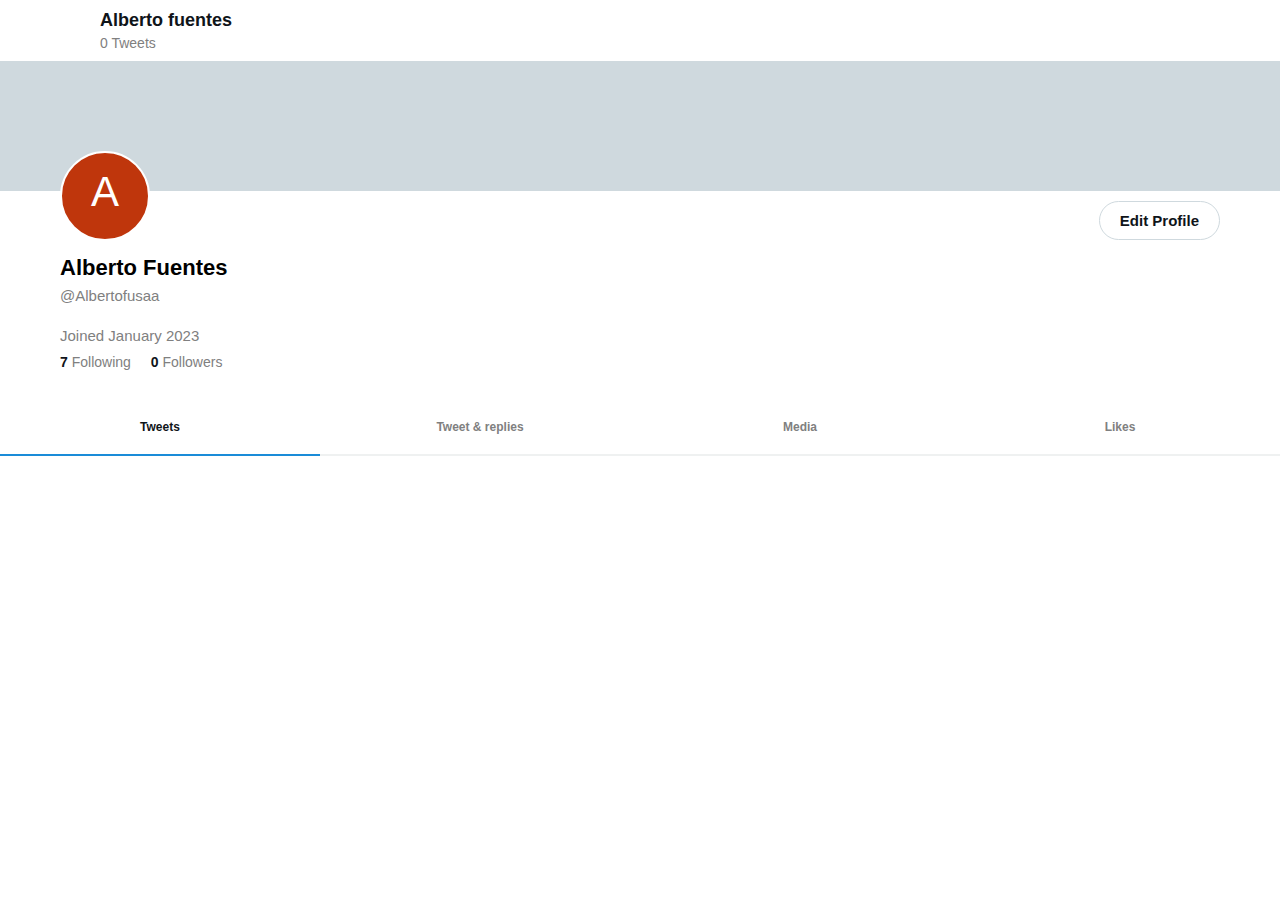
==== profile.html @ 6283c695 "agregando tabs" ====
<!DOCTYPE html>
<html lang="en">
  <head>
    <meta charset="UTF-8" />
    <meta http-equiv="X-UA-Compatible" content="IE=edge" />
    <meta name="viewport" content="width=device-width, initial-scale=1.0" />
    <link
      rel="stylesheet"
      href="https://cdnjs.cloudflare.com/ajax/libs/font-awesome/6.3.0/css/all.min.css"
      integrity="sha512-SzlrxWUlpfuzQ+pcUCosxcglQRNAq/DZjVsC0lE40xsADsfeQoEypE+enwcOiGjk/bSuGGKHEyjSoQ1zVisanQ=="
      crossorigin="anonymous"
      referrerpolicy="no-referrer"
    />
    <link rel="stylesheet" href="index.html" />
    <link rel="stylesheet" href="style.css" />
    <link rel="stylesheet" href="profile.css" />
    <title>Profile Twitter</title>
  </head>
  <body>
    <main>
      <!-- header  -->
      <header class="header__profile">
        <div class="helper">
          <nav class="nabvar__profile">
            <div><i class="fa-solid fa-arrow-left arrow__profile"></i></div>
            <div>
              <h1 class="title__navbar__profile">Alberto fuentes</h1>
              <p class="text__navbar__profile">0 Tweets</p>
            </div>
          </nav>
        </div>
      </header>
      <!-- content--gray -->
      <div class="banner__gray__profile"></div>
      <!-- content -->
      <div class="content__profile">
        <div class="helper">
          <div class="content__button__profile">
            <div class="content__profile__profile">
              <div class="profile___profile">A</div>
            </div>
            <div>
              <button class="button__profile">Edit Profile</button>
            </div>
          </div>
          <h2 class="subtitle__profile">
            Alberto Fuentes <br />
            <span class="sub__subtitle__profile">@Albertofusaa</span>
          </h2>
          <p class="copy__profile">
            <i class="fa-solid fa-calendar-days schedule__profile"></i> Joined
            January 2023
          </p>
          <div class="content__follower__profile">
            <p class="copy__follower__profile">
              <span class="copy__number__follower__profile">7</span> Following
            </p>
            <p class="copy__follower__profile">
              <span class="copy__number__follower__profile">0</span> Followers
            </p>
          </div>
        </div>
      </div>
      <!-- tabs -->
      <section class="tabs__profile">
        <!-- tabs--tweet -->
        <input
          type="radio"
          name="radio-profile"
          id="radio-profile-1"
          checked="checked"
        />
        <label for="radio-profile-1">Tweets</label>
        <div class="content__tabs__profile"></div>
        <!-- tabs--tweet--and--replies -->
        <input type="radio" name="radio-profile" id="radio-profile-2" />
        <label for="radio-profile-2">Tweet & replies</label>
        <div class="content__tabs__profile"></div>
        <!-- tabs--media -->
        <input type="radio" name="radio-profile" id="radio-profile-3" />
        <label for="radio-profile-3">Media</label>
        <div class="content__tabs__profile"></div>
        <!-- tabs--likes -->
        <input type="radio" name="radio-profile" id="radio-profile-4" />
        <label for="radio-profile-4">Likes</label>
        <div class="content__tabs__profile"></div>
      </section>
    </main>
  </body>
</html>
---- style.css ----
*,
*::before,
*::after {
  box-sizing: border-box;
  margin: 0;
}

:root {
  --blue: #1a8cd8;
  --black: #0f1419;
  --white: #ffffff;
  --gray-input: #eff1f1;
  --red-me: #bf360c;
  --gray: #808080;
  --div: #cfd9de;
  /* extras */
  --font-size: 62.5%;
  --font-family: "Poppins", sans-serif;
}

html {
  font-size: var(--font-size);
}

body {
  font-family: "Poppins", sans-serif;
}

/* reseteos */

img {
  display: block;
  max-width: 100%;
}

button {
  border: 0;
  outline: 0;
}

input {
  border: 0;
  outline: 0;
}

a {
  text-decoration: none;
}

/* desktop */

.section__main__desktop__form {
  display: none;
}

.home__navbar {
  display: none;
}

.banner__img__desktop {
  display: none;
}

.content__ask {
  display: none;
}

.links__banner__desktop {
  display: none;
}

.button__banner {
  display: none;
}

.box__copy__banner__profile {
  display: none;
}

.img__hashtag {
  display: none;
}

.bookmark__list {
  display: none;
}

.content__links__desktop {
  display: none;
}

/* helper */

.helper {
  padding: 0 2rem;
  width: 100%;
  max-width: 1200px;
  margin: 0 auto;
}

/* header */

.header {
  background-color: var(--white);
  padding: 2rem 0;
  border-right: 2px solid var(--gray-input);
  border-left: 2px solid var(--gray-input);
}

.navbar {
  display: flex;
  align-items: center;
  justify-content: space-between;
  width: 50%;
}

.profile {
  background-color: var(--red-me);
  height: 35px;
  width: 35px;
  text-align: center;
  border-radius: 100%;
  color: var(--white);
  font-size: 2.2rem;
}

.logo__twitter {
  width: 30px;
}

/* main */

.container {
  width: 100%;
  background-color: var(--white);
}

/* tabs */

.tabs {
  display: flex;
  flex-wrap: wrap;
  align-items: center;
  width: 100%;
  border-right: 2px solid var(--gray-input);
  border-left: 2px solid var(--gray-input);
}

.tabs__content {
  width: 100%;
}

.tabs input[type="radio"] {
  display: none;
}

.tabs label {
  padding: 2rem 0;
  font-size: 1.6rem;
  text-align: center;
  font-weight: 600;
  color: var(--gray);
  cursor: pointer;
  width: 50%;
  border-bottom: 2px solid var(--gray-input);
  position: sticky;
  top: 0;
  z-index: 1;
  background-color: var(--white);
}

.tabs label:hover {
  background-color: var(--gray-input);
}

.tabs input:checked + label {
  color: var(--black);
  border-bottom: 2px solid var(--blue);
}

.tabs .tabs__content {
  order: 1;
  display: none;
  width: 100%;
}

.tabs input[type="radio"]:checked + label + .tabs__content {
  display: block;
}

/* tweets--and--retwwet */

.tweet__and__retweet {
  width: 100%;
  display: flex;
  flex-direction: column;
  gap: 2rem;
  background-color: var(--white);
  padding: 2rem 0;
  border-bottom: 2px solid var(--gray-input);
}

.tweet__and__retweet:hover {
  background-color: var(--gray-input);
  cursor: pointer;
}

.tweet__content__header {
  display: flex;
  align-items: center;
  gap: 1rem;
  width: 100%;
  margin-bottom: 1rem;
  padding: 0 0 0 4rem;
}

.icon__comment {
  width: 20px;
}

.tweet--copy--header {
  color: var(--gray);
  font-weight: bolder;
  font-size: 12px;
}

.tweet__content__information {
  display: flex;
  gap: 2rem;
  width: 100%;
}

.avatar {
  height: 60px;
  width: 60px;
  border-radius: 100%;
  object-fit: contain;
}

.tweet__content__box {
  width: 100%;
}

.tweet--content--name {
  display: flex;
  align-items: center;
  justify-content: space-between;
  margin-bottom: 1rem;
  width: 100%;
}

.tweet--name {
  font-family: var(--font-family);
  font-size: 14px;
  font-weight: 600;
}

.elipsis {
  font-size: 15px;
}

.tweet__copy {
  font-family: var(--font-family);
  font-weight: 500;
  color: var(--black);
  font-size: 12px;
  margin-bottom: 1rem;
}

.tweet__icons {
  width: 100%;
  display: flex;
  align-items: center;
  justify-content: space-between;
}

.tweet__icons__box {
  display: flex;
  align-items: center;
  gap: 1rem;
}

.icon {
  font-size: 15px;
}

.comment__box:hover {
  color: var(--blue);
}

.comment:hover {
  color: var(--blue);
}

.retweet__box:hover {
  color: green;
}

.retweet:hover {
  color: green;
}

.love__box:hover {
  color: palevioletred;
}

.love:hover {
  color: palevioletred;
}

/* tweet */

.tweet__clasic {
  width: 100%;
  background-color: var(--white);
  padding: 2rem 0;
  border-bottom: 2px solid var(--gray-input);
}

.tweet__clasic:hover {
  background-color: var(--gray-input);
  cursor: pointer;
}

.content__tweet__section {
  width: 100%;
  display: flex;
  gap: 2rem;
}

.links {
  color: var(--blue);
}

.tweet__button__box {
  margin-top: 2rem;
  margin-bottom: 2rem;
  text-align: center;
  width: 100%;
}

.tweet__button {
  width: 80%;
  background-color: var(--black);
  color: var(--white);
  font: 1.4rem;
  padding: 1rem 0;
  border-radius: 40px;
  cursor: pointer;
  font-weight: 900;
}

/* tweet */

.tweet__image {
  width: 100%;
  border-radius: 10px;
  margin-bottom: 2rem;
}

/* tweet--setion--follower */

.section__follower {
  margin-bottom: 2rem;
}

.content__follower {
  width: 100%;
  display: flex;
  justify-content: space-between;
  align-items: center;
  margin-bottom: 2rem;
}

.content__follower__information {
  margin-bottom: 1rem;
}

.subtitle__follower {
  font-size: 2.2rem;
}

.tweet__button__follower {
  background-color: var(--black);
  color: var(--white);
  font: 1.4rem;
  border-radius: 40px;
  cursor: pointer;
  font-weight: 900;
  padding: 1rem 2rem;
}

/* banner */

.banner {
  background-color: var(--white);
  position: sticky;
  bottom: 0;
  z-index: 1;
  width: 100%;
  padding: 1rem 0;
}

.banner__img {
  width: 30px;
}

.banner__img__hover:hover {
  background-color: var(--gray-input);
  border-radius: 10px;
  cursor: pointer;
}

.banner__content {
  width: 100%;
  display: flex;
  align-items: center;
  justify-content: space-between;
}

i {
  font-size: 30px;
  color: var(--black);
}

/* mediaqueries */

@media (min-width: 500px) {
  /* content */

  .content {
    display: flex;
    flex-direction: row-reverse;
    align-items: center;
    width: 100%;
    max-width: 1200px;
    margin: 0 auto;
  }

  .container {
    width: 80%;
    height: 100vh;
    background-color: var(--white);
  }

  .banner {
    background-color: var(--white);
    width: 20%;
    height: 100vh;
  }

  /* banner */

  .banner__desktop {
    display: flex;
    justify-content: right;
    width: 100%;
  }

  .section__baner__desktop {
    height: 100%;
    display: flex;
    align-items: center;
    flex-direction: column;
    justify-content: space-between;
    position: fixed;
    padding: 1rem 0 2rem 0;
  }

  .banner__content {
    width: 100%;
    display: flex;
    align-items: center;
    justify-content: space-between;
    flex-direction: column;
    gap: 25px;
  }

  .banner__img__desktop {
    display: block;
  }

  .bookmark__list {
    display: none;
  }

  .banner__img__background {
    background-color: var(--blue);
    height: 40px;
    width: 40px;
    border-radius: 100%;
  }

  /* navbar */

  .navbar__mobile {
    display: none;
  }

  .home__navbar {
    display: block;
    color: var(--black);
    font-weight: 700;
    font-size: 2rem;
  }

  /* content--ask */

  .content__ask {
    display: block;
    width: 100%;
    background-color: var(--white);
    border-bottom: 2px solid var(--gray-input);
    padding: 1rem 0;
  }

  .section__box__ask {
    display: flex;
    width: 100%;
    gap: 3rem;
  }

  .ask__profile {
    height: 45px;
    width: 45px;
    font-size: 3rem;
  }

  .section__box__ask__information {
    width: 100%;
    margin-top: 1rem;
  }

  .ask--copy {
    width: 100%;
    font-size: 1.6rem;
  }

  .ask__content__box {
    display: flex;
    align-items: center;
    justify-content: space-between;
    padding-top: 3rem;
  }

  .ask__content__box__links {
    display: flex;
    align-items: center;
    gap: 2rem;
  }

  .ask__img {
    color: var(--blue);
    font-size: 20px;
  }

  .ask__img:hover {
    background-color: var(--gray-input);
    border-radius: 10px;
  }

  .ask__button {
    padding: 1rem 2rem;
    color: var(--white);
    background-color: var(--blue);
    border-radius: 50px;
    opacity: 20rem;
    cursor: pointer;
  }
}

@media (min-width: 1000px) {
  .section__main__desktop {
    width: 100%;
    display: flex;
  }

  .section__main__desktop__tabs {
    width: 65%;
  }

  .section__main__desktop__form {
    display: block;
    width: 35%;
    height: 100vh;
    position: sticky;
    top: 0;
    z-index: 1;
    background-color: var(--white);
    padding: 1rem 0;
  }

  .form__search {
    width: 100%;
    padding: 1.5rem 5rem 1.5rem 5rem;
    background-color: var(--gray-input);
    border-radius: 40px;
    margin-bottom: 2rem;
  }

  .form {
    position: relative;
  }

  .icon__search {
    position: absolute;
    left: 10px;
    top: 12px;
    z-index: 1;
    font-size: 20px;
    color: var(--gray);
  }

  ::placeholder {
    width: 100%;
    color: var(--gray);
    font-size: 1.7rem;
  }

  .content__main__desktop__form {
    background-color: var(--gray-input);
    border-radius: 10px;
    width: 100%;
    padding: 1rem;
  }

  .title__desktop__form {
    font-size: 2rem;
    margin-bottom: 2rem;
  }

  .box__desktop__form {
    display: flex;
    justify-content: space-between;
    padding-bottom: 2rem;
  }

  .elipsis {
    font-size: 15px;
  }

  .box__desktop__form:hover {
    background-color: gainsboro;
    cursor: pointer;
  }

  .copy__desktop__form {
    color: var(--gray);
    font-size: 1.2rem;
  }

  .copy__desktop__form__back {
    color: var(--black);
    font-size: 1.4rem;
  }

  .link__form {
    font-size: 1.5rem;
    color: var(--blue);
  }

  .link__form__show:hover {
    background-color: gainsboro;
  }
}

@media (min-width: 1200px) {
  .links__desktop__banner__name {
    width: 100%;
    display: flex;
    gap: 1rem;
    align-items: center;
  }

  .links__banner__desktop {
    display: block;
    color: var(--black);
    font-size: 1.6rem;
    font-weight: 400;
  }

  .banner__img__desktop__background {
    display: none;
  }

  .button__banner {
    display: block;
    font-size: 1.8rem;
    width: 100%;
    padding: 1.2rem 0;
    color: var(--white);
    background-color: var(--blue);
    border-radius: 40px;
    cursor: pointer;
  }

  .profile__display__box {
    display: flex;
    align-items: center;
    gap: 1rem;
  }

  .box__copy__banner__profile {
    width: 100%;
    display: flex;
    align-items: center;
    gap: 2rem;
  }

  .copy__banner__desktop__profile__black {
    color: var(--black);
    font-weight: 700;
    font-size: 1.4rem;
  }

  .copy__banner__desktop__profile {
    font-size: 1.2rem;
    color: var(--gray);
  }

  .img__hashtag {
    display: block;
  }

  .img__lupa {
    display: none;
  }

  .content__links__desktop {
    display: block;
    margin-top: 2rem;
    border-top: 2px solid var(--gray-input);
    padding: 2rem 1rem;
  }

  .links__desktop:hover {
    text-decoration: underline;
  }

  .links__desktop {
    color: var(--gray);
    font-size: 1.3rem;
  }
}
---- profile.css ----
/* navbar */

.header__profile {
  background-color: var(--white);
  width: 100%;
  position: sticky;
  top: 0;
  z-index: 1;
}

.nabvar__profile {
  width: 100%;
  display: flex;
  align-items: center;
  padding: 1rem 0;
  gap: 4rem;
}

.arrow__profile {
  font-size: 2rem;
}

.title__navbar__profile {
  color: var(--black);
  font-size: 1.8rem;
  margin-bottom: 4px;
}

.text__navbar__profile {
  color: var(--gray);
  font-size: 1.4rem;
}

/* content--gray */

.banner__gray__profile {
  background-color: var(--div);
  height: 130px;
  width: 100%;
}

/* content */

.content__profile {
  width: 100%;
  background-color: var(--white);
}

.content__button__profile {
  display: flex;
  justify-content: space-between;
  padding-top: 1rem;
  margin-bottom: 1.5rem;
}

.content__profile__profile {
  position: relative;
}

.profile___profile {
  background-color: var(--red-me);
  width: 90px;
  height: 90px;
  color: var(--white);
  text-align: center;
  padding: 1.5rem;
  font-size: 4.2rem;
  font-weight: 300;
  border-radius: 100%;
  border: 2px solid var(--white);
  position: absolute;
  top: -50px;
}

.button__profile {
  padding: 1rem 2rem;
  border-radius: 20px;
  border: 1px solid var(--div);
  background-color: var(--white);
  color: var(--black);
  font-weight: 900;
  font-size: 1.5rem;
  cursor: pointer;
}

.subtitle__profile {
  font-size: 2.2rem;
  font-size: 900;
  margin-bottom: 2rem;
}

.sub__subtitle__profile {
  color: var(--gray);
  font-size: 1.5rem;
  font-weight: 100;
}

.schedule__profile {
  font-size: 1.5rem;
  color: var(--gray);
}

.copy__profile {
  font-size: 1.5rem;
  font-weight: 100;
  color: var(--gray);
}

.content__follower__profile {
  display: flex;
  gap: 2rem;
  font-size: 1.4rem;
  color: var(--gray);
  margin-top: 1rem;
  margin-bottom: 3rem;
}

.copy__number__follower__profile {
  color: var(--black);
  font-weight: 900;
}

/* tabs */

.tabs__profile {
  width: 100%;
  background-color: var(--white);
  display: flex;
  flex-wrap: wrap;
}

.tabs__profile input[type="radio"] {
  display: none;
}

.tabs__profile label {
  width: 25%;
  padding: 2rem 0;
  color: var(--gray);
  text-align: center;
  font-size: 1.2rem;
  font-weight: 600;
  border-bottom: 2px solid var(--gray-input);
}

.tabs__profile label:hover {
  background-color: var(--gray-input);
}

.tabs__profile input:checked + label {
  color: var(--black);
  border-bottom: 2px solid var(--blue);
}

.tabs__profile .content__tabs__profile {
  width: 100%;
  order: 1;
  display: none;
}

.tabs__profile input[type="radio"]:checked + label + .content__tabs__profile {
  display: block;
}
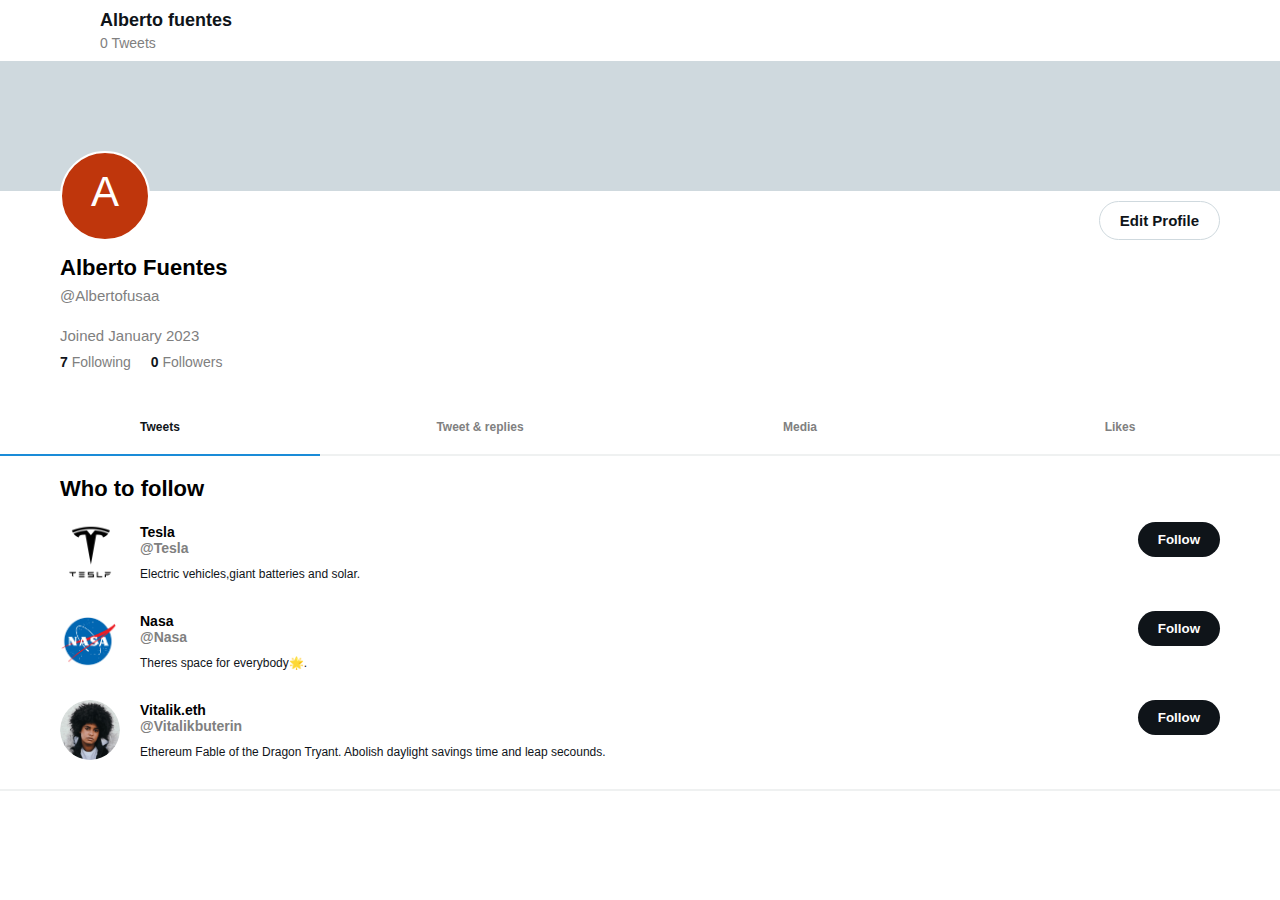
==== commit f9ef119d: "agregando pefil en mobile" ====
--- a/profile.html
+++ b/profile.html
@@ -71,19 +71,207 @@
           checked="checked"
         />
         <label for="radio-profile-1">Tweets</label>
-        <div class="content__tabs__profile"></div>
+        <div class="content__tabs__profile">
+          <div class="tweet__clasic">
+            <div class="helper">
+              <div class="content__follower">
+                <div>
+                  <h2 class="subtitle__follower">Who to follow</h2>
+                </div>
+                <a href="#"><i class="fa-solid fa-ellipsis elipsis"></i></a>
+              </div>
+              <!-- box1 -->
+              <div class="content__tweet__section section__follower">
+                <img class="avatar" src="/img/tesla.png" alt="tesla" />
+                <div class="tweet__content__box">
+                  <div class="content__follower content__follower__information">
+                    <div>
+                      <h3 class="tweet--name">
+                        Tesla <br /><span style="color: gray">@Tesla</span>
+                      </h3>
+                    </div>
+                    <div>
+                      <button class="tweet__button__follower">Follow</button>
+                    </div>
+                  </div>
+                  <p class="tweet__copy">
+                    Electric vehicles,giant batteries and solar.
+                  </p>
+                </div>
+              </div>
+              <!-- box2-->
+              <div class="content__tweet__section section__follower">
+                <img class="avatar" src="/img/nasa.png" alt="nasa" />
+                <div class="tweet__content__box">
+                  <div class="content__follower content__follower__information">
+                    <div>
+                      <h3 class="tweet--name">
+                        Nasa <br /><span style="color: gray">@Nasa</span>
+                      </h3>
+                    </div>
+                    <div>
+                      <button class="tweet__button__follower">Follow</button>
+                    </div>
+                  </div>
+                  <p class="tweet__copy">Theres space for everybody🌟.</p>
+                </div>
+              </div>
+              <!-- box3-->
+              <div class="content__tweet__section">
+                <img class="avatar" src="/img/avatar-shanai.png" alt="avatar" />
+                <div class="tweet__content__box">
+                  <div class="content__follower content__follower__information">
+                    <div>
+                      <h3 class="tweet--name">
+                        Vitalik.eth <br /><span style="color: gray"
+                          >@Vitalikbuterin</span
+                        >
+                      </h3>
+                    </div>
+                    <div>
+                      <button class="tweet__button__follower">Follow</button>
+                    </div>
+                  </div>
+                  <p class="tweet__copy">
+                    Ethereum Fable of the Dragon Tryant. Abolish daylight
+                    savings time and leap secounds.
+                  </p>
+                </div>
+              </div>
+            </div>
+          </div>
+        </div>
         <!-- tabs--tweet--and--replies -->
         <input type="radio" name="radio-profile" id="radio-profile-2" />
         <label for="radio-profile-2">Tweet & replies</label>
-        <div class="content__tabs__profile"></div>
+        <div class="content__tabs__profile">
+          <div class="tweet__clasic">
+            <div class="helper">
+              <div class="content__follower">
+                <div>
+                  <h2 class="subtitle__follower">Who to follow</h2>
+                </div>
+                <a href="#"><i class="fa-solid fa-ellipsis elipsis"></i></a>
+              </div>
+              <!-- box1 -->
+              <div class="content__tweet__section section__follower">
+                <img class="avatar" src="/img/fifa.png" alt="fifa" />
+                <div class="tweet__content__box">
+                  <div class="content__follower content__follower__information">
+                    <div>
+                      <h3 class="tweet--name">
+                        FIFA<br /><span style="color: gray">@FIFAcom</span>
+                      </h3>
+                    </div>
+                    <div>
+                      <button class="tweet__button__follower">Follow</button>
+                    </div>
+                  </div>
+                  <p class="tweet__copy">
+                    Bringing you news on FIFA, its 211 Member Associations and
+                    celebrating football's power in uniting the world 🌍
+                  </p>
+                </div>
+              </div>
+              <!-- box2-->
+              <div class="content__tweet__section section__follower">
+                <img class="avatar" src="/img/Avangers.png" alt="Avengers" />
+                <div class="tweet__content__box">
+                  <div class="content__follower content__follower__information">
+                    <div>
+                      <h3 class="tweet--name">
+                        Avengers <br /><span style="color: gray"
+                          >@Avengers</span
+                        >
+                      </h3>
+                    </div>
+                    <div>
+                      <button class="tweet__button__follower">Follow</button>
+                    </div>
+                  </div>
+                  <p class="tweet__copy">Earth's Mightiest Heroes..</p>
+                </div>
+              </div>
+              <!-- box3-->
+              <div class="content__tweet__section">
+                <img class="avatar" src="/img/nasa.png" alt="Nasa" />
+                <div class="tweet__content__box">
+                  <div class="content__follower content__follower__information">
+                    <div>
+                      <h3 class="tweet--name">
+                        Nasa, Jhonson Space <br /><span style="color: gray"
+                          >@NasaJhonsonSpace
+                        </span>
+                      </h3>
+                    </div>
+                    <div>
+                      <button class="tweet__button__follower">Follow</button>
+                    </div>
+                  </div>
+                  <p class="tweet__copy">
+                    We're the lead NASA center for the
+                    <a class="links" href="#">@Space_Station</a>
+                    ,
+                    <a class="links" href="#">@NASA_Orion</a>
+                    spacecraft, and
+                    <a class="links" href="#">@NASA_Gateway</a>
+                    . We're home to Mission Control and the
+                    <a class="links" href="#">@NASA_Astronauts</a>
+                    corps.
+                  </p>
+                </div>
+              </div>
+            </div>
+          </div>
+        </div>
         <!-- tabs--media -->
         <input type="radio" name="radio-profile" id="radio-profile-3" />
         <label for="radio-profile-3">Media</label>
-        <div class="content__tabs__profile"></div>
+        <div class="content__tabs__profile">
+          <div class="box__tabs__profile">
+            <div class="helper">
+              <img
+                class="image__profile"
+                src="https://abs.twimg.com/responsive-web/client-web/masked-doll-head-with-camera-400x200.v1.930b4219.png"
+                alt="imagen"
+              />
+              <h2 class="subtitle__tabs__profile">
+                Lights, camera … attachments!
+              </h2>
+              <p class="copy__tabs__profile">
+                When you send Tweets with photos or videos in them, they will
+                show up here.
+              </p>
+            </div>
+          </div>
+        </div>
         <!-- tabs--likes -->
         <input type="radio" name="radio-profile" id="radio-profile-4" />
         <label for="radio-profile-4">Likes</label>
-        <div class="content__tabs__profile"></div>
+        <div class="content__tabs__profile">
+          <div class="box__tabs__profile">
+            <div class="helper">
+              <h2 class="subtitle__tabs__profile">
+                You don’t have any likes yet
+              </h2>
+              <p class="copy__tabs__profile">
+                Tap the heart on any Tweet to show it some love. When you do,
+                it’ll show up here.
+              </p>
+            </div>
+          </div>
+        </div>
+      </section>
+      <!-- section--nav--mobile  -->
+      <section class="section__banner__mobile__profile">
+        <div class="helper">
+          <div class="box__banner__mobile__profile">
+            <a class="link__mobile__profile" href="#"><i class="fa-solid fa-house-user"></i></a>
+            <a class="link__mobile__profile" href="#"><i class="fa-solid fa-magnifying-glass"></i></a>
+            <a class="link__mobile__profile" href="#"><i class="fa-regular fa-bell"></i></a>
+            <a class="link__mobile__profile" href="#"><i class="fa-regular fa-envelope"></i></a>
+          </div>
+        </div>
       </section>
     </main>
   </body>
--- a/profile.css
+++ b/profile.css
@@ -55,6 +55,7 @@
 
 .content__profile__profile {
   position: relative;
+  cursor: pointer;
 }
 
 .profile___profile {
@@ -141,6 +142,7 @@
   font-size: 1.2rem;
   font-weight: 600;
   border-bottom: 2px solid var(--gray-input);
+  cursor: pointer;
 }
 
 .tabs__profile label:hover {
@@ -161,3 +163,56 @@
 .tabs__profile input[type="radio"]:checked + label + .content__tabs__profile {
   display: block;
 }
+
+/* tweets */
+
+.box__tabs__profile {
+  width: 100%;
+  max-width: 500px;
+  margin: 0 auto;
+  background-color: var(--white);
+  padding: 2rem 0;
+}
+
+.image__profile {
+  width: 100%;
+  margin-bottom: 3rem;
+}
+
+.subtitle__tabs__profile {
+  font-size: 3.5rem;
+  font-weight: 900;
+  margin-bottom: 1.5rem;
+}
+
+.copy__tabs__profile {
+  font-size: 1.7rem;
+  color: var(--gray);
+}
+
+/* section--nav--mobile */
+
+.section__banner__mobile__profile {
+  width: 100%;
+  background-color: var(--white);
+  position: sticky;
+  bottom: 0;
+  padding: 1rem 0;
+}
+
+.box__banner__mobile__profile {
+  display: flex;
+  justify-content: space-between;
+  align-items: center;
+}
+
+.link__mobile__profile:hover {
+  background-color: var(--gray-input);
+  border-radius: 10px;
+}
+
+@media (min-width: 500px) {
+  .section__banner__mobile__profile {
+    display: none;
+  }
+}
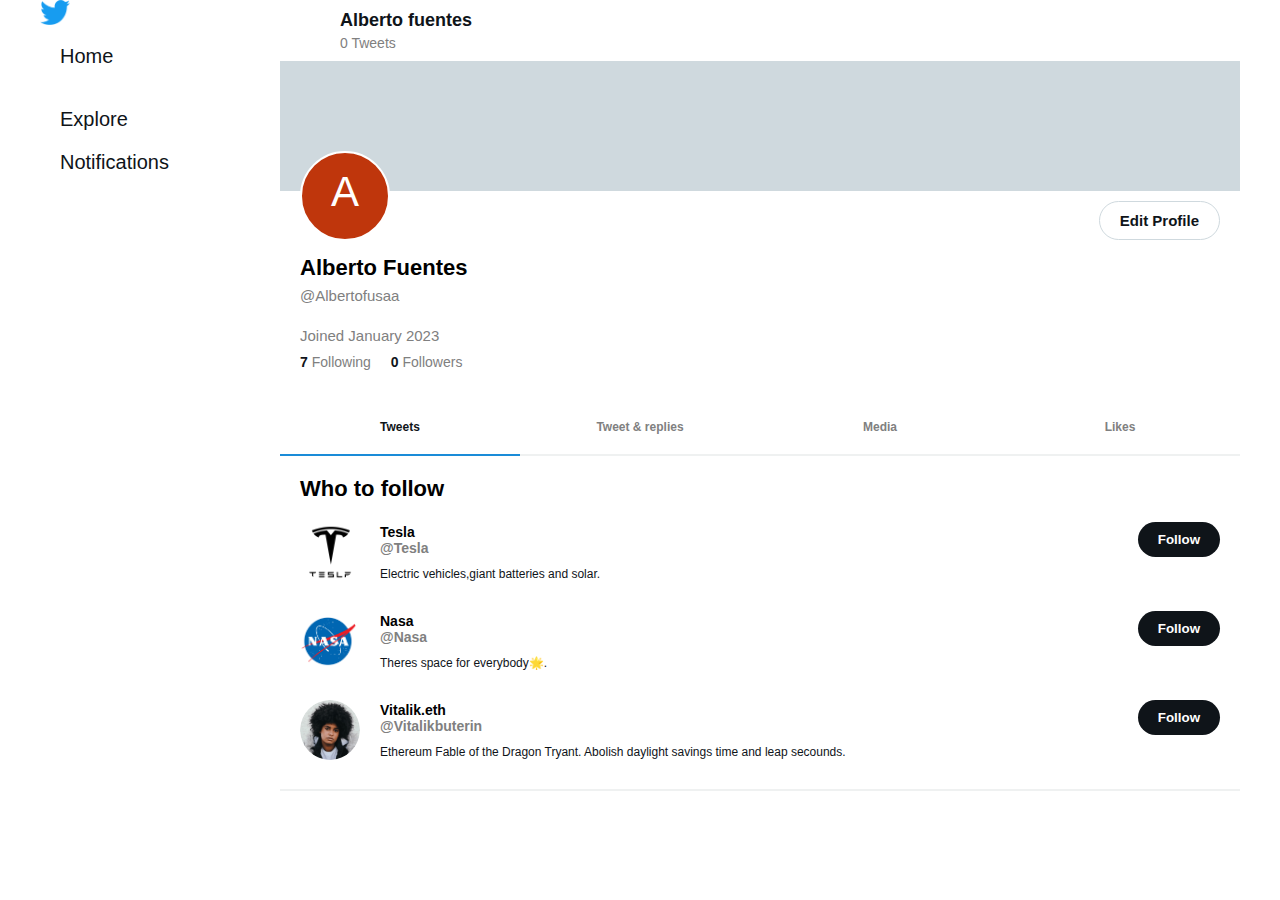
==== commit f10dac3a: "agregando actualizaciones" ====
--- a/profile.html
+++ b/profile.html
@@ -17,262 +17,347 @@
     <title>Profile Twitter</title>
   </head>
   <body>
-    <main>
-      <!-- header  -->
-      <header class="header__profile">
-        <div class="helper">
-          <nav class="nabvar__profile">
-            <div><i class="fa-solid fa-arrow-left arrow__profile"></i></div>
-            <div>
-              <h1 class="title__navbar__profile">Alberto fuentes</h1>
-              <p class="text__navbar__profile">0 Tweets</p>
-            </div>
-          </nav>
-        </div>
-      </header>
-      <!-- content--gray -->
-      <div class="banner__gray__profile"></div>
-      <!-- content -->
-      <div class="content__profile">
-        <div class="helper">
-          <div class="content__button__profile">
-            <div class="content__profile__profile">
-              <div class="profile___profile">A</div>
-            </div>
-            <div>
-              <button class="button__profile">Edit Profile</button>
-            </div>
-          </div>
-          <h2 class="subtitle__profile">
-            Alberto Fuentes <br />
-            <span class="sub__subtitle__profile">@Albertofusaa</span>
-          </h2>
-          <p class="copy__profile">
-            <i class="fa-solid fa-calendar-days schedule__profile"></i> Joined
-            January 2023
-          </p>
-          <div class="content__follower__profile">
-            <p class="copy__follower__profile">
-              <span class="copy__number__follower__profile">7</span> Following
-            </p>
-            <p class="copy__follower__profile">
-              <span class="copy__number__follower__profile">0</span> Followers
-            </p>
-          </div>
+    <div class="container__profile">
+      <!-- banner--desktop -->
+      <div class="section__banner__desktop__profile">
+        <div class="content__links__profile">
+          <!-- link--1 -->
+          <div>
+            <a href="#"
+              ><img
+                class="logo__twiter__profile"
+                src="/img/Twitter-logo.svg.png"
+                alt="logo"
+            /></a>
+          </div>
+          <!-- link--2 -->
+          <div class="box__banner__profile__desktop">
+            <a href="#"
+              ><i class="fa-solid fa-house-user icon__profile__desktop"></i>
+            </a>
+            <a class="copy__link__profile" href="#">Home</a>
+          </div>
+          <!-- link--3--mobile -->
+          <a href="#"
+            ><i class="fa-solid fa-magnifying-glass icon__profile__desktop"></i
+          ></a>
+          <!-- link--4 -->
+          <div class="box__banner__profile__desktop">
+            <a href="#"
+              ><i class="fa-solid fa-hashtag icon__profile__desktop"></i
+            ></a>
+            <a class="copy__link__profile" href="#">Explore</a>
+          </div>
+          <!-- link--5 -->
+          <div class="box__banner__profile__desktop">
+            <a href="#"
+              ><i class="fa-regular fa-bell icon__profile__desktop"></i
+            ></a>
+            <a class="copy__link__profile" href="#">Notifications</a>
+          </div>
+          <!-- link--6 -->
+          <a href="#"
+            ><i class="fa-regular fa-envelope icon__profile__desktop"></i
+          ></a>
+          <!-- link--7 -->
+          <a href="#"
+            ><i class="fa-regular fa-bookmark icon__profile__desktop"></i
+          ></a>
+          <!-- link--8 -->
+          <a href="#"
+            ><i class="fa-regular fa-rectangle-list icon__profile__desktop"></i
+          ></a>
+          <!-- link--9 -->
+          <a href="#"
+            ><i class="fa-regular fa-user icon__profile__desktop"></i
+          ></a>
+          <!-- link--10 -->
+          <a href="#"
+            ><i class="fa-solid fa-bars icon__profile__desktop"></i
+          ></a>
         </div>
       </div>
-      <!-- tabs -->
-      <section class="tabs__profile">
-        <!-- tabs--tweet -->
-        <input
-          type="radio"
-          name="radio-profile"
-          id="radio-profile-1"
-          checked="checked"
-        />
-        <label for="radio-profile-1">Tweets</label>
-        <div class="content__tabs__profile">
-          <div class="tweet__clasic">
-            <div class="helper">
-              <div class="content__follower">
-                <div>
-                  <h2 class="subtitle__follower">Who to follow</h2>
-                </div>
-                <a href="#"><i class="fa-solid fa-ellipsis elipsis"></i></a>
-              </div>
-              <!-- box1 -->
-              <div class="content__tweet__section section__follower">
-                <img class="avatar" src="/img/tesla.png" alt="tesla" />
-                <div class="tweet__content__box">
-                  <div class="content__follower content__follower__information">
-                    <div>
-                      <h3 class="tweet--name">
-                        Tesla <br /><span style="color: gray">@Tesla</span>
-                      </h3>
-                    </div>
-                    <div>
-                      <button class="tweet__button__follower">Follow</button>
-                    </div>
-                  </div>
-                  <p class="tweet__copy">
-                    Electric vehicles,giant batteries and solar.
-                  </p>
-                </div>
-              </div>
-              <!-- box2-->
-              <div class="content__tweet__section section__follower">
-                <img class="avatar" src="/img/nasa.png" alt="nasa" />
-                <div class="tweet__content__box">
-                  <div class="content__follower content__follower__information">
-                    <div>
-                      <h3 class="tweet--name">
-                        Nasa <br /><span style="color: gray">@Nasa</span>
-                      </h3>
-                    </div>
-                    <div>
-                      <button class="tweet__button__follower">Follow</button>
-                    </div>
-                  </div>
-                  <p class="tweet__copy">Theres space for everybody🌟.</p>
-                </div>
-              </div>
-              <!-- box3-->
-              <div class="content__tweet__section">
-                <img class="avatar" src="/img/avatar-shanai.png" alt="avatar" />
-                <div class="tweet__content__box">
-                  <div class="content__follower content__follower__information">
-                    <div>
-                      <h3 class="tweet--name">
-                        Vitalik.eth <br /><span style="color: gray"
-                          >@Vitalikbuterin</span
-                        >
-                      </h3>
-                    </div>
-                    <div>
-                      <button class="tweet__button__follower">Follow</button>
-                    </div>
-                  </div>
-                  <p class="tweet__copy">
-                    Ethereum Fable of the Dragon Tryant. Abolish daylight
-                    savings time and leap secounds.
-                  </p>
-                </div>
-              </div>
+      <main class="section__main__profile">
+        <!-- header  -->
+        <header class="header__profile">
+          <div class="helper">
+            <nav class="nabvar__profile">
+              <div><i class="fa-solid fa-arrow-left arrow__profile"></i></div>
+              <div>
+                <h1 class="title__navbar__profile">Alberto fuentes</h1>
+                <p class="text__navbar__profile">0 Tweets</p>
+              </div>
+            </nav>
+          </div>
+        </header>
+        <!-- content--gray -->
+        <div class="banner__gray__profile"></div>
+        <!-- content -->
+        <div class="content__profile">
+          <div class="helper">
+            <div class="content__button__profile">
+              <div class="content__profile__profile">
+                <div class="profile___profile">A</div>
+              </div>
+              <div>
+                <button class="button__profile">Edit Profile</button>
+              </div>
+            </div>
+            <h2 class="subtitle__profile">
+              Alberto Fuentes <br />
+              <span class="sub__subtitle__profile">@Albertofusaa</span>
+            </h2>
+            <p class="copy__profile">
+              <i class="fa-solid fa-calendar-days schedule__profile"></i> Joined
+              January 2023
+            </p>
+            <div class="content__follower__profile">
+              <p class="copy__follower__profile">
+                <span class="copy__number__follower__profile">7</span> Following
+              </p>
+              <p class="copy__follower__profile">
+                <span class="copy__number__follower__profile">0</span> Followers
+              </p>
             </div>
           </div>
         </div>
-        <!-- tabs--tweet--and--replies -->
-        <input type="radio" name="radio-profile" id="radio-profile-2" />
-        <label for="radio-profile-2">Tweet & replies</label>
-        <div class="content__tabs__profile">
-          <div class="tweet__clasic">
-            <div class="helper">
-              <div class="content__follower">
-                <div>
-                  <h2 class="subtitle__follower">Who to follow</h2>
-                </div>
-                <a href="#"><i class="fa-solid fa-ellipsis elipsis"></i></a>
-              </div>
-              <!-- box1 -->
-              <div class="content__tweet__section section__follower">
-                <img class="avatar" src="/img/fifa.png" alt="fifa" />
-                <div class="tweet__content__box">
-                  <div class="content__follower content__follower__information">
-                    <div>
-                      <h3 class="tweet--name">
-                        FIFA<br /><span style="color: gray">@FIFAcom</span>
-                      </h3>
-                    </div>
-                    <div>
-                      <button class="tweet__button__follower">Follow</button>
-                    </div>
-                  </div>
-                  <p class="tweet__copy">
-                    Bringing you news on FIFA, its 211 Member Associations and
-                    celebrating football's power in uniting the world 🌍
-                  </p>
-                </div>
-              </div>
-              <!-- box2-->
-              <div class="content__tweet__section section__follower">
-                <img class="avatar" src="/img/Avangers.png" alt="Avengers" />
-                <div class="tweet__content__box">
-                  <div class="content__follower content__follower__information">
-                    <div>
-                      <h3 class="tweet--name">
-                        Avengers <br /><span style="color: gray"
-                          >@Avengers</span
-                        >
-                      </h3>
-                    </div>
-                    <div>
-                      <button class="tweet__button__follower">Follow</button>
-                    </div>
-                  </div>
-                  <p class="tweet__copy">Earth's Mightiest Heroes..</p>
-                </div>
-              </div>
-              <!-- box3-->
-              <div class="content__tweet__section">
-                <img class="avatar" src="/img/nasa.png" alt="Nasa" />
-                <div class="tweet__content__box">
-                  <div class="content__follower content__follower__information">
-                    <div>
-                      <h3 class="tweet--name">
-                        Nasa, Jhonson Space <br /><span style="color: gray"
-                          >@NasaJhonsonSpace
-                        </span>
-                      </h3>
-                    </div>
-                    <div>
-                      <button class="tweet__button__follower">Follow</button>
-                    </div>
-                  </div>
-                  <p class="tweet__copy">
-                    We're the lead NASA center for the
-                    <a class="links" href="#">@Space_Station</a>
-                    ,
-                    <a class="links" href="#">@NASA_Orion</a>
-                    spacecraft, and
-                    <a class="links" href="#">@NASA_Gateway</a>
-                    . We're home to Mission Control and the
-                    <a class="links" href="#">@NASA_Astronauts</a>
-                    corps.
-                  </p>
-                </div>
-              </div>
-            </div>
-          </div>
-        </div>
-        <!-- tabs--media -->
-        <input type="radio" name="radio-profile" id="radio-profile-3" />
-        <label for="radio-profile-3">Media</label>
-        <div class="content__tabs__profile">
-          <div class="box__tabs__profile">
-            <div class="helper">
-              <img
-                class="image__profile"
-                src="https://abs.twimg.com/responsive-web/client-web/masked-doll-head-with-camera-400x200.v1.930b4219.png"
-                alt="imagen"
-              />
-              <h2 class="subtitle__tabs__profile">
-                Lights, camera … attachments!
-              </h2>
-              <p class="copy__tabs__profile">
-                When you send Tweets with photos or videos in them, they will
-                show up here.
-              </p>
-            </div>
-          </div>
-        </div>
-        <!-- tabs--likes -->
-        <input type="radio" name="radio-profile" id="radio-profile-4" />
-        <label for="radio-profile-4">Likes</label>
-        <div class="content__tabs__profile">
-          <div class="box__tabs__profile">
-            <div class="helper">
-              <h2 class="subtitle__tabs__profile">
-                You don’t have any likes yet
-              </h2>
-              <p class="copy__tabs__profile">
-                Tap the heart on any Tweet to show it some love. When you do,
-                it’ll show up here.
-              </p>
-            </div>
-          </div>
-        </div>
-      </section>
-      <!-- section--nav--mobile  -->
-      <section class="section__banner__mobile__profile">
-        <div class="helper">
-          <div class="box__banner__mobile__profile">
-            <a class="link__mobile__profile" href="#"><i class="fa-solid fa-house-user"></i></a>
-            <a class="link__mobile__profile" href="#"><i class="fa-solid fa-magnifying-glass"></i></a>
-            <a class="link__mobile__profile" href="#"><i class="fa-regular fa-bell"></i></a>
-            <a class="link__mobile__profile" href="#"><i class="fa-regular fa-envelope"></i></a>
-          </div>
-        </div>
-      </section>
-    </main>
+        <!-- tabs -->
+        <section class="tabs__profile">
+          <!-- tabs--tweet -->
+          <input
+            type="radio"
+            name="radio-profile"
+            id="radio-profile-1"
+            checked="checked"
+          />
+          <label for="radio-profile-1">Tweets</label>
+          <div class="content__tabs__profile">
+            <div class="tweet__clasic">
+              <div class="helper">
+                <div class="content__follower">
+                  <div>
+                    <h2 class="subtitle__follower">Who to follow</h2>
+                  </div>
+                  <a href="#"><i class="fa-solid fa-ellipsis elipsis"></i></a>
+                </div>
+                <!-- box1 -->
+                <div class="content__tweet__section section__follower">
+                  <img class="avatar" src="/img/tesla.png" alt="tesla" />
+                  <div class="tweet__content__box">
+                    <div
+                      class="content__follower content__follower__information"
+                    >
+                      <div>
+                        <h3 class="tweet--name">
+                          Tesla <br /><span style="color: gray">@Tesla</span>
+                        </h3>
+                      </div>
+                      <div>
+                        <button class="tweet__button__follower">Follow</button>
+                      </div>
+                    </div>
+                    <p class="tweet__copy">
+                      Electric vehicles,giant batteries and solar.
+                    </p>
+                  </div>
+                </div>
+                <!-- box2-->
+                <div class="content__tweet__section section__follower">
+                  <img class="avatar" src="/img/nasa.png" alt="nasa" />
+                  <div class="tweet__content__box">
+                    <div
+                      class="content__follower content__follower__information"
+                    >
+                      <div>
+                        <h3 class="tweet--name">
+                          Nasa <br /><span style="color: gray">@Nasa</span>
+                        </h3>
+                      </div>
+                      <div>
+                        <button class="tweet__button__follower">Follow</button>
+                      </div>
+                    </div>
+                    <p class="tweet__copy">Theres space for everybody🌟.</p>
+                  </div>
+                </div>
+                <!-- box3-->
+                <div class="content__tweet__section">
+                  <img
+                    class="avatar"
+                    src="/img/avatar-shanai.png"
+                    alt="avatar"
+                  />
+                  <div class="tweet__content__box">
+                    <div
+                      class="content__follower content__follower__information"
+                    >
+                      <div>
+                        <h3 class="tweet--name">
+                          Vitalik.eth <br /><span style="color: gray"
+                            >@Vitalikbuterin</span
+                          >
+                        </h3>
+                      </div>
+                      <div>
+                        <button class="tweet__button__follower">Follow</button>
+                      </div>
+                    </div>
+                    <p class="tweet__copy">
+                      Ethereum Fable of the Dragon Tryant. Abolish daylight
+                      savings time and leap secounds.
+                    </p>
+                  </div>
+                </div>
+              </div>
+            </div>
+          </div>
+          <!-- tabs--tweet--and--replies -->
+          <input type="radio" name="radio-profile" id="radio-profile-2" />
+          <label for="radio-profile-2">Tweet & replies</label>
+          <div class="content__tabs__profile">
+            <div class="tweet__clasic">
+              <div class="helper">
+                <div class="content__follower">
+                  <div>
+                    <h2 class="subtitle__follower">Who to follow</h2>
+                  </div>
+                  <a href="#"><i class="fa-solid fa-ellipsis elipsis"></i></a>
+                </div>
+                <!-- box1 -->
+                <div class="content__tweet__section section__follower">
+                  <img class="avatar" src="/img/fifa.png" alt="fifa" />
+                  <div class="tweet__content__box">
+                    <div
+                      class="content__follower content__follower__information"
+                    >
+                      <div>
+                        <h3 class="tweet--name">
+                          FIFA<br /><span style="color: gray">@FIFAcom</span>
+                        </h3>
+                      </div>
+                      <div>
+                        <button class="tweet__button__follower">Follow</button>
+                      </div>
+                    </div>
+                    <p class="tweet__copy">
+                      Bringing you news on FIFA, its 211 Member Associations and
+                      celebrating football's power in uniting the world 🌍
+                    </p>
+                  </div>
+                </div>
+                <!-- box2-->
+                <div class="content__tweet__section section__follower">
+                  <img class="avatar" src="/img/Avangers.png" alt="Avengers" />
+                  <div class="tweet__content__box">
+                    <div
+                      class="content__follower content__follower__information"
+                    >
+                      <div>
+                        <h3 class="tweet--name">
+                          Avengers <br /><span style="color: gray"
+                            >@Avengers</span
+                          >
+                        </h3>
+                      </div>
+                      <div>
+                        <button class="tweet__button__follower">Follow</button>
+                      </div>
+                    </div>
+                    <p class="tweet__copy">Earth's Mightiest Heroes..</p>
+                  </div>
+                </div>
+                <!-- box3-->
+                <div class="content__tweet__section">
+                  <img class="avatar" src="/img/nasa.png" alt="Nasa" />
+                  <div class="tweet__content__box">
+                    <div
+                      class="content__follower content__follower__information"
+                    >
+                      <div>
+                        <h3 class="tweet--name">
+                          Nasa, Jhonson Space <br /><span style="color: gray"
+                            >@NasaJhonsonSpace
+                          </span>
+                        </h3>
+                      </div>
+                      <div>
+                        <button class="tweet__button__follower">Follow</button>
+                      </div>
+                    </div>
+                    <p class="tweet__copy">
+                      We're the lead NASA center for the
+                      <a class="links" href="#">@Space_Station</a>
+                      ,
+                      <a class="links" href="#">@NASA_Orion</a>
+                      spacecraft, and
+                      <a class="links" href="#">@NASA_Gateway</a>
+                      . We're home to Mission Control and the
+                      <a class="links" href="#">@NASA_Astronauts</a>
+                      corps.
+                    </p>
+                  </div>
+                </div>
+              </div>
+            </div>
+          </div>
+          <!-- tabs--media -->
+          <input type="radio" name="radio-profile" id="radio-profile-3" />
+          <label for="radio-profile-3">Media</label>
+          <div class="content__tabs__profile">
+            <div class="box__tabs__profile">
+              <div class="helper">
+                <img
+                  class="image__profile"
+                  src="https://abs.twimg.com/responsive-web/client-web/masked-doll-head-with-camera-400x200.v1.930b4219.png"
+                  alt="imagen"
+                />
+                <h2 class="subtitle__tabs__profile">
+                  Lights, camera … attachments!
+                </h2>
+                <p class="copy__tabs__profile">
+                  When you send Tweets with photos or videos in them, they will
+                  show up here.
+                </p>
+              </div>
+            </div>
+          </div>
+          <!-- tabs--likes -->
+          <input type="radio" name="radio-profile" id="radio-profile-4" />
+          <label for="radio-profile-4">Likes</label>
+          <div class="content__tabs__profile">
+            <div class="box__tabs__profile">
+              <div class="helper">
+                <h2 class="subtitle__tabs__profile">
+                  You don’t have any likes yet
+                </h2>
+                <p class="copy__tabs__profile">
+                  Tap the heart on any Tweet to show it some love. When you do,
+                  it’ll show up here.
+                </p>
+              </div>
+            </div>
+          </div>
+        </section>
+        <!-- section--nav--mobile  -->
+        <section class="section__banner__mobile__profile">
+          <div class="helper">
+            <div class="box__banner__mobile__profile">
+              <a class="link__mobile__profile" href="#"
+                ><i class="fa-solid fa-house-user"></i
+              ></a>
+              <a class="link__mobile__profile" href="#"
+                ><i class="fa-solid fa-magnifying-glass"></i
+              ></a>
+              <a class="link__mobile__profile" href="#"
+                ><i class="fa-regular fa-bell"></i
+              ></a>
+              <a class="link__mobile__profile" href="#"
+                ><i class="fa-regular fa-envelope"></i
+              ></a>
+            </div>
+          </div>
+        </section>
+      </main>
+    </div>
   </body>
 </html>
--- a/profile.css
+++ b/profile.css
@@ -1,3 +1,10 @@
+.container__profile {
+  display: flex;
+  width: 100%;
+  max-width: 1200px;
+  margin: 0 auto;
+}
+
 /* navbar */
 
 .header__profile {
@@ -215,4 +222,49 @@
   .section__banner__mobile__profile {
     display: none;
   }
-}
+
+  /* contenedores */
+
+  .section__banner__desktop__profile {
+    width: 20%;
+  }
+
+  .section__main__profile {
+    width: 80%;
+  }
+
+  /* banner */
+
+  .logo__twiter__profile {
+    width: 30px;
+  }
+
+  .content__links__profile {
+    width: 100%;
+    display: flex;
+    flex-direction: column;
+    gap: 20px;
+  }
+
+  .box__banner__profile__desktop {
+    display: flex;
+    align-items: center;
+    width: 100%;
+    gap: 2rem;
+  }
+
+  .box__banner__profile__desktop:hover {
+    background-color: var(--gray-input);
+    border-radius: 10px;
+  }
+
+  .icon__profile__desktop {
+    font-size: 25px;
+  }
+
+  .copy__link__profile {
+    font-size: 2rem;
+    color: var(--black);
+    font-weight: 300;
+  }
+}
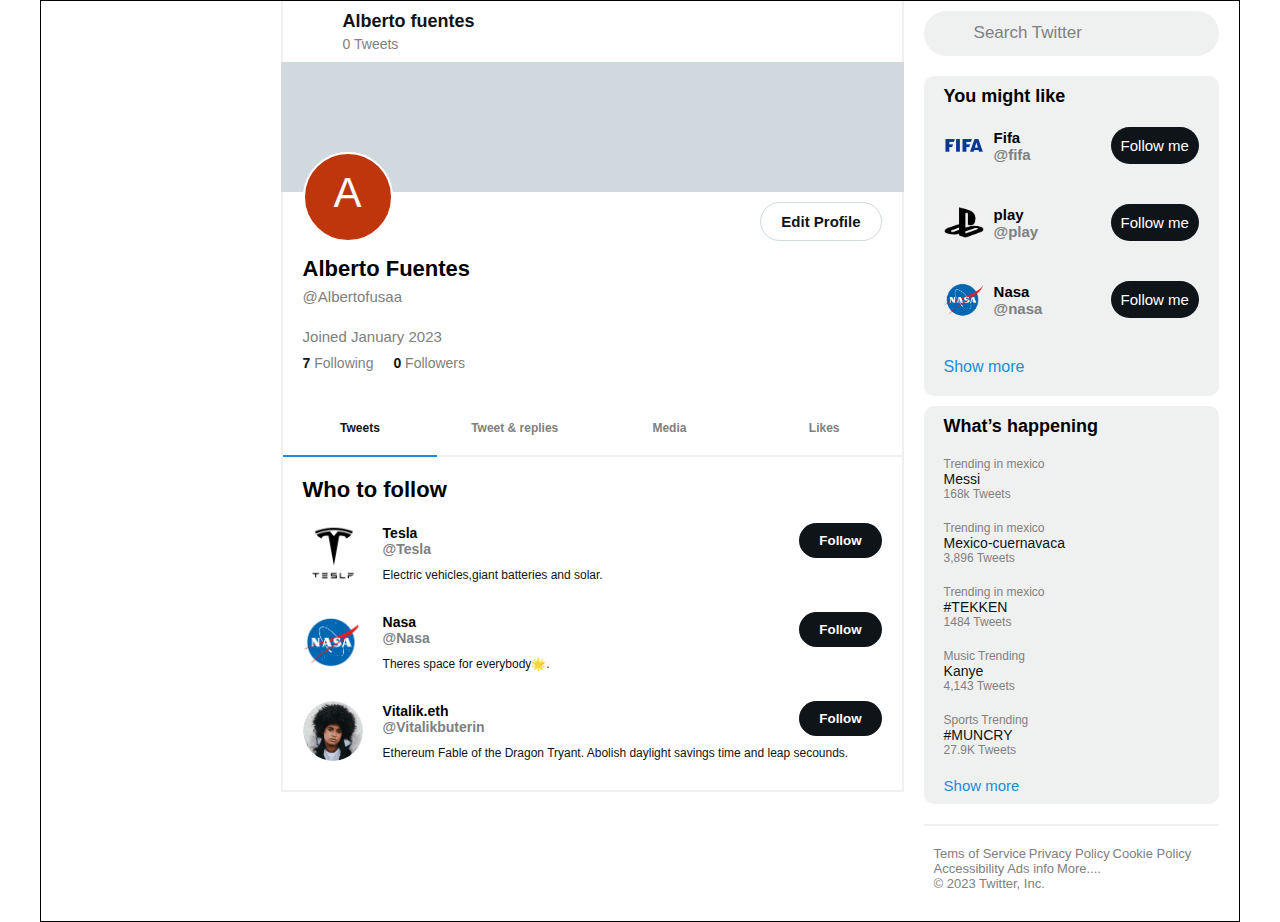
==== commit 06ab86aa: "agregando actualizaciones" ====
--- a/profile.html
+++ b/profile.html
@@ -19,341 +19,447 @@
   <body>
     <div class="container__profile">
       <!-- banner--desktop -->
-      <div class="section__banner__desktop__profile">
-        <div class="content__links__profile">
-          <!-- link--1 -->
-          <div>
-            <a href="#"
-              ><img
-                class="logo__twiter__profile"
-                src="/img/Twitter-logo.svg.png"
-                alt="logo"
-            /></a>
+      <div class="section__banner__desktop__profile"></div>
+      <main class="section__main__profile section__main__profile__desktop">
+        <!-- header  -->
+        <div class="content__main__profile">
+          <header class="header__profile">
+            <div class="helper">
+              <nav class="nabvar__profile">
+                <div><i class="fa-solid fa-arrow-left arrow__profile"></i></div>
+                <div>
+                  <h1 class="title__navbar__profile">Alberto fuentes</h1>
+                  <p class="text__navbar__profile">0 Tweets</p>
+                </div>
+              </nav>
+            </div>
+          </header>
+          <!-- content--gray -->
+          <div class="banner__gray__profile"></div>
+          <!-- content -->
+          <div class="content__profile">
+            <div class="helper">
+              <div class="content__button__profile">
+                <div class="content__profile__profile">
+                  <div class="profile___profile">A</div>
+                </div>
+                <div>
+                  <button class="button__profile">Edit Profile</button>
+                </div>
+              </div>
+              <h2 class="subtitle__profile">
+                Alberto Fuentes <br />
+                <span class="sub__subtitle__profile">@Albertofusaa</span>
+              </h2>
+              <p class="copy__profile">
+                <i class="fa-solid fa-calendar-days schedule__profile"></i>
+                Joined January 2023
+              </p>
+              <div class="content__follower__profile">
+                <p class="copy__follower__profile">
+                  <span class="copy__number__follower__profile">7</span>
+                  Following
+                </p>
+                <p class="copy__follower__profile">
+                  <span class="copy__number__follower__profile">0</span>
+                  Followers
+                </p>
+              </div>
+            </div>
           </div>
-          <!-- link--2 -->
-          <div class="box__banner__profile__desktop">
-            <a href="#"
-              ><i class="fa-solid fa-house-user icon__profile__desktop"></i>
-            </a>
-            <a class="copy__link__profile" href="#">Home</a>
-          </div>
-          <!-- link--3--mobile -->
-          <a href="#"
-            ><i class="fa-solid fa-magnifying-glass icon__profile__desktop"></i
-          ></a>
-          <!-- link--4 -->
-          <div class="box__banner__profile__desktop">
-            <a href="#"
-              ><i class="fa-solid fa-hashtag icon__profile__desktop"></i
-            ></a>
-            <a class="copy__link__profile" href="#">Explore</a>
-          </div>
-          <!-- link--5 -->
-          <div class="box__banner__profile__desktop">
-            <a href="#"
-              ><i class="fa-regular fa-bell icon__profile__desktop"></i
-            ></a>
-            <a class="copy__link__profile" href="#">Notifications</a>
-          </div>
-          <!-- link--6 -->
-          <a href="#"
-            ><i class="fa-regular fa-envelope icon__profile__desktop"></i
-          ></a>
-          <!-- link--7 -->
-          <a href="#"
-            ><i class="fa-regular fa-bookmark icon__profile__desktop"></i
-          ></a>
-          <!-- link--8 -->
-          <a href="#"
-            ><i class="fa-regular fa-rectangle-list icon__profile__desktop"></i
-          ></a>
-          <!-- link--9 -->
-          <a href="#"
-            ><i class="fa-regular fa-user icon__profile__desktop"></i
-          ></a>
-          <!-- link--10 -->
-          <a href="#"
-            ><i class="fa-solid fa-bars icon__profile__desktop"></i
-          ></a>
+          <!-- tabs -->
+          <section class="tabs__profile">
+            <!-- tabs--tweet -->
+            <input
+              type="radio"
+              name="radio-profile"
+              id="radio-profile-1"
+              checked="checked"
+            />
+            <label for="radio-profile-1">Tweets</label>
+            <div class="content__tabs__profile">
+              <div class="tweet__clasic">
+                <div class="helper">
+                  <div class="content__follower">
+                    <div>
+                      <h2 class="subtitle__follower">Who to follow</h2>
+                    </div>
+                    <a href="#"><i class="fa-solid fa-ellipsis elipsis"></i></a>
+                  </div>
+                  <!-- box1 -->
+                  <div class="content__tweet__section section__follower">
+                    <img class="avatar" src="/img/tesla.png" alt="tesla" />
+                    <div class="tweet__content__box">
+                      <div
+                        class="content__follower content__follower__information"
+                      >
+                        <div>
+                          <h3 class="tweet--name">
+                            Tesla <br /><span style="color: gray">@Tesla</span>
+                          </h3>
+                        </div>
+                        <div>
+                          <button class="tweet__button__follower">
+                            Follow
+                          </button>
+                        </div>
+                      </div>
+                      <p class="tweet__copy">
+                        Electric vehicles,giant batteries and solar.
+                      </p>
+                    </div>
+                  </div>
+                  <!-- box2-->
+                  <div class="content__tweet__section section__follower">
+                    <img class="avatar" src="/img/nasa.png" alt="nasa" />
+                    <div class="tweet__content__box">
+                      <div
+                        class="content__follower content__follower__information"
+                      >
+                        <div>
+                          <h3 class="tweet--name">
+                            Nasa <br /><span style="color: gray">@Nasa</span>
+                          </h3>
+                        </div>
+                        <div>
+                          <button class="tweet__button__follower">
+                            Follow
+                          </button>
+                        </div>
+                      </div>
+                      <p class="tweet__copy">Theres space for everybody🌟.</p>
+                    </div>
+                  </div>
+                  <!-- box3-->
+                  <div class="content__tweet__section">
+                    <img
+                      class="avatar"
+                      src="/img/avatar-shanai.png"
+                      alt="avatar"
+                    />
+                    <div class="tweet__content__box">
+                      <div
+                        class="content__follower content__follower__information"
+                      >
+                        <div>
+                          <h3 class="tweet--name">
+                            Vitalik.eth <br /><span style="color: gray"
+                              >@Vitalikbuterin</span
+                            >
+                          </h3>
+                        </div>
+                        <div>
+                          <button class="tweet__button__follower">
+                            Follow
+                          </button>
+                        </div>
+                      </div>
+                      <p class="tweet__copy">
+                        Ethereum Fable of the Dragon Tryant. Abolish daylight
+                        savings time and leap secounds.
+                      </p>
+                    </div>
+                  </div>
+                </div>
+              </div>
+            </div>
+            <!-- tabs--tweet--and--replies -->
+            <input type="radio" name="radio-profile" id="radio-profile-2" />
+            <label for="radio-profile-2">Tweet & replies</label>
+            <div class="content__tabs__profile">
+              <div class="tweet__clasic">
+                <div class="helper">
+                  <div class="content__follower">
+                    <div>
+                      <h2 class="subtitle__follower">Who to follow</h2>
+                    </div>
+                    <a href="#"><i class="fa-solid fa-ellipsis elipsis"></i></a>
+                  </div>
+                  <!-- box1 -->
+                  <div class="content__tweet__section section__follower">
+                    <img class="avatar" src="/img/fifa.png" alt="fifa" />
+                    <div class="tweet__content__box">
+                      <div
+                        class="content__follower content__follower__information"
+                      >
+                        <div>
+                          <h3 class="tweet--name">
+                            FIFA<br /><span style="color: gray">@FIFAcom</span>
+                          </h3>
+                        </div>
+                        <div>
+                          <button class="tweet__button__follower">
+                            Follow
+                          </button>
+                        </div>
+                      </div>
+                      <p class="tweet__copy">
+                        Bringing you news on FIFA, its 211 Member Associations
+                        and celebrating football's power in uniting the world 🌍
+                      </p>
+                    </div>
+                  </div>
+                  <!-- box2-->
+                  <div class="content__tweet__section section__follower">
+                    <img
+                      class="avatar"
+                      src="/img/Avangers.png"
+                      alt="Avengers"
+                    />
+                    <div class="tweet__content__box">
+                      <div
+                        class="content__follower content__follower__information"
+                      >
+                        <div>
+                          <h3 class="tweet--name">
+                            Avengers <br /><span style="color: gray"
+                              >@Avengers</span
+                            >
+                          </h3>
+                        </div>
+                        <div>
+                          <button class="tweet__button__follower">
+                            Follow
+                          </button>
+                        </div>
+                      </div>
+                      <p class="tweet__copy">Earth's Mightiest Heroes..</p>
+                    </div>
+                  </div>
+                  <!-- box3-->
+                  <div class="content__tweet__section">
+                    <img class="avatar" src="/img/nasa.png" alt="Nasa" />
+                    <div class="tweet__content__box">
+                      <div
+                        class="content__follower content__follower__information"
+                      >
+                        <div>
+                          <h3 class="tweet--name">
+                            Nasa, Jhonson Space <br /><span style="color: gray"
+                              >@NasaJhonsonSpace
+                            </span>
+                          </h3>
+                        </div>
+                        <div>
+                          <button class="tweet__button__follower">
+                            Follow
+                          </button>
+                        </div>
+                      </div>
+                      <p class="tweet__copy">
+                        We're the lead NASA center for the
+                        <a class="links" href="#">@Space_Station</a>
+                        ,
+                        <a class="links" href="#">@NASA_Orion</a>
+                        spacecraft, and
+                        <a class="links" href="#">@NASA_Gateway</a>
+                        . We're home to Mission Control and the
+                        <a class="links" href="#">@NASA_Astronauts</a>
+                        corps.
+                      </p>
+                    </div>
+                  </div>
+                </div>
+              </div>
+            </div>
+            <!-- tabs--media -->
+            <input type="radio" name="radio-profile" id="radio-profile-3" />
+            <label for="radio-profile-3">Media</label>
+            <div class="content__tabs__profile">
+              <div class="box__tabs__profile">
+                <div class="helper">
+                  <img
+                    class="image__profile"
+                    src="https://abs.twimg.com/responsive-web/client-web/masked-doll-head-with-camera-400x200.v1.930b4219.png"
+                    alt="imagen"
+                  />
+                  <h2 class="subtitle__tabs__profile">
+                    Lights, camera … attachments!
+                  </h2>
+                  <p class="copy__tabs__profile">
+                    When you send Tweets with photos or videos in them, they
+                    will show up here.
+                  </p>
+                </div>
+              </div>
+            </div>
+            <!-- tabs--likes -->
+            <input type="radio" name="radio-profile" id="radio-profile-4" />
+            <label for="radio-profile-4">Likes</label>
+            <div class="content__tabs__profile">
+              <div class="box__tabs__profile">
+                <div class="helper">
+                  <h2 class="subtitle__tabs__profile">
+                    You don’t have any likes yet
+                  </h2>
+                  <p class="copy__tabs__profile">
+                    Tap the heart on any Tweet to show it some love. When you
+                    do, it’ll show up here.
+                  </p>
+                </div>
+              </div>
+            </div>
+          </section>
+          <!-- section--nav--mobile  -->
+          <section class="section__banner__mobile__profile">
+            <div class="helper">
+              <div class="box__banner__mobile__profile">
+                <a class="link__mobile__profile" href="#"
+                  ><i class="fa-solid fa-house-user"></i
+                ></a>
+                <a class="link__mobile__profile" href="#"
+                  ><i class="fa-solid fa-magnifying-glass"></i
+                ></a>
+                <a class="link__mobile__profile" href="#"
+                  ><i class="fa-regular fa-bell"></i
+                ></a>
+                <a class="link__mobile__profile" href="#"
+                  ><i class="fa-regular fa-envelope"></i
+                ></a>
+              </div>
+            </div>
+          </section>
         </div>
-      </div>
-      <main class="section__main__profile">
-        <!-- header  -->
-        <header class="header__profile">
+        <!-- section--trending -->
+        <section class="content__trending__profile">
           <div class="helper">
-            <nav class="nabvar__profile">
-              <div><i class="fa-solid fa-arrow-left arrow__profile"></i></div>
-              <div>
-                <h1 class="title__navbar__profile">Alberto fuentes</h1>
-                <p class="text__navbar__profile">0 Tweets</p>
-              </div>
-            </nav>
-          </div>
-        </header>
-        <!-- content--gray -->
-        <div class="banner__gray__profile"></div>
-        <!-- content -->
-        <div class="content__profile">
-          <div class="helper">
-            <div class="content__button__profile">
-              <div class="content__profile__profile">
-                <div class="profile___profile">A</div>
-              </div>
-              <div>
-                <button class="button__profile">Edit Profile</button>
-              </div>
-            </div>
-            <h2 class="subtitle__profile">
-              Alberto Fuentes <br />
-              <span class="sub__subtitle__profile">@Albertofusaa</span>
-            </h2>
-            <p class="copy__profile">
-              <i class="fa-solid fa-calendar-days schedule__profile"></i> Joined
-              January 2023
-            </p>
-            <div class="content__follower__profile">
-              <p class="copy__follower__profile">
-                <span class="copy__number__follower__profile">7</span> Following
-              </p>
-              <p class="copy__follower__profile">
-                <span class="copy__number__follower__profile">0</span> Followers
-              </p>
-            </div>
-          </div>
-        </div>
-        <!-- tabs -->
-        <section class="tabs__profile">
-          <!-- tabs--tweet -->
-          <input
-            type="radio"
-            name="radio-profile"
-            id="radio-profile-1"
-            checked="checked"
-          />
-          <label for="radio-profile-1">Tweets</label>
-          <div class="content__tabs__profile">
-            <div class="tweet__clasic">
-              <div class="helper">
-                <div class="content__follower">
+            <form class="form" action="form">
+              <i class="fa-solid fa-magnifying-glass icon__search__profile"></i>
+              <input
+                class="input"
+                type="text"
+                name="text"
+                id="text"
+                placeholder="Search Twitter"
+              />
+            </form>
+            <!-- content--trending -->
+            <div class="content__trending space">
+              <h2 class="subtitle__trending">You might like</h2>
+              <!-- box--1 -->
+              <div class="box__trendig__follower">
+                <div class="trendig__follower__information">
+                  <img class="image__trending" src="/img/fifa.png" alt="fifa" />
                   <div>
-                    <h2 class="subtitle__follower">Who to follow</h2>
-                  </div>
+                    <p class="trendig__follower__information--copy">
+                      Fifa <br />
+                      <span style="color: gray">@fifa</span>
+                    </p>
+                  </div>
+                </div>
+                <div>
+                  <button class="button__trending">Follow me</button>
+                </div>
+              </div>
+              <!-- box--2 -->
+              <div class="box__trendig__follower">
+                <div class="trendig__follower__information">
+                  <img
+                    class="image__trending"
+                    src="/img/playstation.png"
+                    alt="playstation"
+                  />
+                  <div>
+                    <p class="trendig__follower__information--copy">
+                      play <br />
+                      <span style="color: gray">@play</span>
+                    </p>
+                  </div>
+                </div>
+                <div>
+                  <button class="button__trending">Follow me</button>
+                </div>
+              </div>
+              <!-- box--3 -->
+              <div class="box__trendig__follower">
+                <div class="trendig__follower__information">
+                  <img class="image__trending" src="/img/nasa.png" alt="xbox" />
+                  <div>
+                    <p class="trendig__follower__information--copy">
+                      Nasa <br />
+                      <span style="color: gray">@nasa</span>
+                    </p>
+                  </div>
+                </div>
+                <div>
+                  <button class="button__trending">Follow me</button>
+                </div>
+              </div>
+              <div class="box__trendig__follower box__margin">
+                <a class="link__trending__show" href="#">Show more</a>
+              </div>
+            </div>
+            <!-- content--trending-->
+            <div class="content__trending">
+              <h2 class="subtitle__trending">What’s happening</h2>
+              <!-- section--1 -->
+              <div class="box__desktop__form">
+                <div>
+                  <p class="copy__desktop__form">Trending in mexico</p>
+                  <p class="copy__desktop__form__back">Messi</p>
+                  <p class="copy__desktop__form">168k Tweets</p>
+                </div>
+                <div>
                   <a href="#"><i class="fa-solid fa-ellipsis elipsis"></i></a>
                 </div>
-                <!-- box1 -->
-                <div class="content__tweet__section section__follower">
-                  <img class="avatar" src="/img/tesla.png" alt="tesla" />
-                  <div class="tweet__content__box">
-                    <div
-                      class="content__follower content__follower__information"
-                    >
-                      <div>
-                        <h3 class="tweet--name">
-                          Tesla <br /><span style="color: gray">@Tesla</span>
-                        </h3>
-                      </div>
-                      <div>
-                        <button class="tweet__button__follower">Follow</button>
-                      </div>
-                    </div>
-                    <p class="tweet__copy">
-                      Electric vehicles,giant batteries and solar.
-                    </p>
-                  </div>
-                </div>
-                <!-- box2-->
-                <div class="content__tweet__section section__follower">
-                  <img class="avatar" src="/img/nasa.png" alt="nasa" />
-                  <div class="tweet__content__box">
-                    <div
-                      class="content__follower content__follower__information"
-                    >
-                      <div>
-                        <h3 class="tweet--name">
-                          Nasa <br /><span style="color: gray">@Nasa</span>
-                        </h3>
-                      </div>
-                      <div>
-                        <button class="tweet__button__follower">Follow</button>
-                      </div>
-                    </div>
-                    <p class="tweet__copy">Theres space for everybody🌟.</p>
-                  </div>
-                </div>
-                <!-- box3-->
-                <div class="content__tweet__section">
-                  <img
-                    class="avatar"
-                    src="/img/avatar-shanai.png"
-                    alt="avatar"
-                  />
-                  <div class="tweet__content__box">
-                    <div
-                      class="content__follower content__follower__information"
-                    >
-                      <div>
-                        <h3 class="tweet--name">
-                          Vitalik.eth <br /><span style="color: gray"
-                            >@Vitalikbuterin</span
-                          >
-                        </h3>
-                      </div>
-                      <div>
-                        <button class="tweet__button__follower">Follow</button>
-                      </div>
-                    </div>
-                    <p class="tweet__copy">
-                      Ethereum Fable of the Dragon Tryant. Abolish daylight
-                      savings time and leap secounds.
-                    </p>
-                  </div>
-                </div>
-              </div>
-            </div>
-          </div>
-          <!-- tabs--tweet--and--replies -->
-          <input type="radio" name="radio-profile" id="radio-profile-2" />
-          <label for="radio-profile-2">Tweet & replies</label>
-          <div class="content__tabs__profile">
-            <div class="tweet__clasic">
-              <div class="helper">
-                <div class="content__follower">
-                  <div>
-                    <h2 class="subtitle__follower">Who to follow</h2>
-                  </div>
+              </div>
+              <!-- section--2 -->
+              <div class="box__desktop__form">
+                <div>
+                  <p class="copy__desktop__form">Trending in mexico</p>
+                  <p class="copy__desktop__form__back">Mexico-cuernavaca</p>
+                  <p class="copy__desktop__form">3,896 Tweets</p>
+                </div>
+                <div>
                   <a href="#"><i class="fa-solid fa-ellipsis elipsis"></i></a>
                 </div>
-                <!-- box1 -->
-                <div class="content__tweet__section section__follower">
-                  <img class="avatar" src="/img/fifa.png" alt="fifa" />
-                  <div class="tweet__content__box">
-                    <div
-                      class="content__follower content__follower__information"
-                    >
-                      <div>
-                        <h3 class="tweet--name">
-                          FIFA<br /><span style="color: gray">@FIFAcom</span>
-                        </h3>
-                      </div>
-                      <div>
-                        <button class="tweet__button__follower">Follow</button>
-                      </div>
-                    </div>
-                    <p class="tweet__copy">
-                      Bringing you news on FIFA, its 211 Member Associations and
-                      celebrating football's power in uniting the world 🌍
-                    </p>
-                  </div>
-                </div>
-                <!-- box2-->
-                <div class="content__tweet__section section__follower">
-                  <img class="avatar" src="/img/Avangers.png" alt="Avengers" />
-                  <div class="tweet__content__box">
-                    <div
-                      class="content__follower content__follower__information"
-                    >
-                      <div>
-                        <h3 class="tweet--name">
-                          Avengers <br /><span style="color: gray"
-                            >@Avengers</span
-                          >
-                        </h3>
-                      </div>
-                      <div>
-                        <button class="tweet__button__follower">Follow</button>
-                      </div>
-                    </div>
-                    <p class="tweet__copy">Earth's Mightiest Heroes..</p>
-                  </div>
-                </div>
-                <!-- box3-->
-                <div class="content__tweet__section">
-                  <img class="avatar" src="/img/nasa.png" alt="Nasa" />
-                  <div class="tweet__content__box">
-                    <div
-                      class="content__follower content__follower__information"
-                    >
-                      <div>
-                        <h3 class="tweet--name">
-                          Nasa, Jhonson Space <br /><span style="color: gray"
-                            >@NasaJhonsonSpace
-                          </span>
-                        </h3>
-                      </div>
-                      <div>
-                        <button class="tweet__button__follower">Follow</button>
-                      </div>
-                    </div>
-                    <p class="tweet__copy">
-                      We're the lead NASA center for the
-                      <a class="links" href="#">@Space_Station</a>
-                      ,
-                      <a class="links" href="#">@NASA_Orion</a>
-                      spacecraft, and
-                      <a class="links" href="#">@NASA_Gateway</a>
-                      . We're home to Mission Control and the
-                      <a class="links" href="#">@NASA_Astronauts</a>
-                      corps.
-                    </p>
-                  </div>
-                </div>
-              </div>
-            </div>
-          </div>
-          <!-- tabs--media -->
-          <input type="radio" name="radio-profile" id="radio-profile-3" />
-          <label for="radio-profile-3">Media</label>
-          <div class="content__tabs__profile">
-            <div class="box__tabs__profile">
-              <div class="helper">
-                <img
-                  class="image__profile"
-                  src="https://abs.twimg.com/responsive-web/client-web/masked-doll-head-with-camera-400x200.v1.930b4219.png"
-                  alt="imagen"
-                />
-                <h2 class="subtitle__tabs__profile">
-                  Lights, camera … attachments!
-                </h2>
-                <p class="copy__tabs__profile">
-                  When you send Tweets with photos or videos in them, they will
-                  show up here.
-                </p>
-              </div>
-            </div>
-          </div>
-          <!-- tabs--likes -->
-          <input type="radio" name="radio-profile" id="radio-profile-4" />
-          <label for="radio-profile-4">Likes</label>
-          <div class="content__tabs__profile">
-            <div class="box__tabs__profile">
-              <div class="helper">
-                <h2 class="subtitle__tabs__profile">
-                  You don’t have any likes yet
-                </h2>
-                <p class="copy__tabs__profile">
-                  Tap the heart on any Tweet to show it some love. When you do,
-                  it’ll show up here.
-                </p>
-              </div>
-            </div>
-          </div>
-        </section>
-        <!-- section--nav--mobile  -->
-        <section class="section__banner__mobile__profile">
-          <div class="helper">
-            <div class="box__banner__mobile__profile">
-              <a class="link__mobile__profile" href="#"
-                ><i class="fa-solid fa-house-user"></i
-              ></a>
-              <a class="link__mobile__profile" href="#"
-                ><i class="fa-solid fa-magnifying-glass"></i
-              ></a>
-              <a class="link__mobile__profile" href="#"
-                ><i class="fa-regular fa-bell"></i
-              ></a>
-              <a class="link__mobile__profile" href="#"
-                ><i class="fa-regular fa-envelope"></i
-              ></a>
+              </div>
+              <!-- section--3 -->
+              <div class="box__desktop__form">
+                <div>
+                  <p class="copy__desktop__form">Trending in mexico</p>
+                  <p class="copy__desktop__form__back">#TEKKEN</p>
+                  <p class="copy__desktop__form">1484 Tweets</p>
+                </div>
+                <div>
+                  <a href="#"><i class="fa-solid fa-ellipsis elipsis"></i></a>
+                </div>
+              </div>
+              <!-- section--4 -->
+              <div class="box__desktop__form">
+                <div>
+                  <p class="copy__desktop__form">Music Trending</p>
+                  <p class="copy__desktop__form__back">Kanye</p>
+                  <p class="copy__desktop__form">4,143 Tweets</p>
+                </div>
+                <div>
+                  <a href="#"><i class="fa-solid fa-ellipsis elipsis"></i></a>
+                </div>
+              </div>
+              <!-- section--5 -->
+              <div class="box__desktop__form">
+                <div>
+                  <p class="copy__desktop__form">Sports Trending</p>
+                  <p class="copy__desktop__form__back">#MUNCRY</p>
+                  <p class="copy__desktop__form">27.9K Tweets</p>
+                </div>
+                <div>
+                  <a href="#"><i class="fa-solid fa-ellipsis elipsis"></i></a>
+                </div>
+              </div>
+              <div class="link__form__show">
+                <a class="link__form link__form__show" href="#">Show more</a>
+              </div>
+            </div>
+            <!-- content__links -->
+            <div class="content__links__desktop">
+              <a class="links__desktop" href="#">Tems of Service</a>
+              <a class="links__desktop" href="#">Privacy Policy</a>
+              <a class="links__desktop" href="#">Cookie Policy</a>
+              <a class="links__desktop" href="#">Accessibility</a>
+              <a class="links__desktop" href="#">Ads info</a>
+              <a class="links__desktop" href="#">More....</a>
+              <p class="links__desktop">© 2023 Twitter, Inc.</p>
             </div>
           </div>
         </section>
--- a/profile.css
+++ b/profile.css
@@ -1,8 +1,21 @@
+/* section--desktop */
+
+.section__banner__desktop__profile {
+  display: none;
+}
+
+.content__trending__profile {
+  display: none;
+}
+
+/* container */
+
 .container__profile {
   display: flex;
   width: 100%;
   max-width: 1200px;
   margin: 0 auto;
+  border: 1px solid black;
 }
 
 /* navbar */
@@ -13,6 +26,8 @@
   position: sticky;
   top: 0;
   z-index: 1;
+  border-right: 2px solid var(--gray-input);
+  border-left: 2px solid var(--gray-input);
 }
 
 .nabvar__profile {
@@ -51,6 +66,8 @@
 .content__profile {
   width: 100%;
   background-color: var(--white);
+  border-right: 2px solid var(--gray-input);
+  border-left: 2px solid var(--gray-input);
 }
 
 .content__button__profile {
@@ -119,8 +136,8 @@
   gap: 2rem;
   font-size: 1.4rem;
   color: var(--gray);
-  margin-top: 1rem;
-  margin-bottom: 3rem;
+  padding-top: 1rem;
+  padding-bottom: 3rem;
 }
 
 .copy__number__follower__profile {
@@ -135,6 +152,8 @@
   background-color: var(--white);
   display: flex;
   flex-wrap: wrap;
+  border-right: 2px solid var(--gray-input);
+  border-left: 2px solid var(--gray-input);
 }
 
 .tabs__profile input[type="radio"] {
@@ -218,6 +237,8 @@
   border-radius: 10px;
 }
 
+/* mediaqueries-500px */
+
 @media (min-width: 500px) {
   .section__banner__mobile__profile {
     display: none;
@@ -226,6 +247,7 @@
   /* contenedores */
 
   .section__banner__desktop__profile {
+    display: block;
     width: 20%;
   }
 
@@ -234,37 +256,108 @@
   }
 
   /* banner */
-
-  .logo__twiter__profile {
-    width: 30px;
-  }
-
-  .content__links__profile {
+}
+
+/* mediaqueries-1000px */
+
+@media (min-width: 1000px) {
+  .section__main__profile__desktop {
+    display: flex;
+  }
+
+  .content__main__profile {
+    width: 65%;
+  }
+
+  .content__trending__profile {
+    display: block;
+    width: 35%;
+    padding: 1rem 0;
+  }
+
+  /* trending */
+
+  .form {
+    position: relative;
+    margin-bottom: 2rem;
+  }
+
+  .icon__search__profile {
+    position: absolute;
+    left: 10px;
+    top: 12px;
+    font-size: 20px;
+    color: var(--gray);
+  }
+
+  .input {
     width: 100%;
-    display: flex;
-    flex-direction: column;
-    gap: 20px;
-  }
-
-  .box__banner__profile__desktop {
+    background-color: var(--gray-input);
+    padding: 1.5rem 0 1.5rem 5rem;
+    border-radius: 40px;
+  }
+
+  .content__trending {
+    width: 100%;
+    border-radius: 10px;
+    background-color: var(--gray-input);
+    padding: 1rem 2rem;
+  }
+
+  .space {
+    margin-bottom: 1rem;
+  }
+
+  .subtitle__trending {
+    font-size: 1.8rem;
+    margin-bottom: 2rem;
+  }
+
+  .box__trendig__follower {
     display: flex;
     align-items: center;
-    width: 100%;
-    gap: 2rem;
-  }
-
-  .box__banner__profile__desktop:hover {
-    background-color: var(--gray-input);
-    border-radius: 10px;
-  }
-
-  .icon__profile__desktop {
-    font-size: 25px;
-  }
-
-  .copy__link__profile {
-    font-size: 2rem;
-    color: var(--black);
-    font-weight: 300;
-  }
-}
+    justify-content: space-between;
+    margin-bottom: 4rem;
+  }
+
+  .box__trendig__follower:hover {
+    background-color: gainsboro;
+  }
+
+  .box__margin {
+    margin-bottom: 1rem;
+  }
+
+  .trendig__follower__information {
+    display: flex;
+    align-items: center;
+    gap: 1rem;
+  }
+
+  .image__trending {
+    width: 40px;
+  }
+
+  .trendig__follower__information--copy {
+    font-size: 1.5rem;
+    font-weight: 900;
+  }
+
+  .button__trending {
+    background-color: var(--black);
+    color: var(--white);
+    font-size: 1.5rem;
+    border-radius: 20px;
+    padding: 1rem;
+  }
+
+  .link__trending__show {
+    font-size: 1.6rem;
+    color: var(--blue);
+  }
+}
+
+/* mediaquerie--1200px */
+
+@media (min-width: 1200px) {
+}
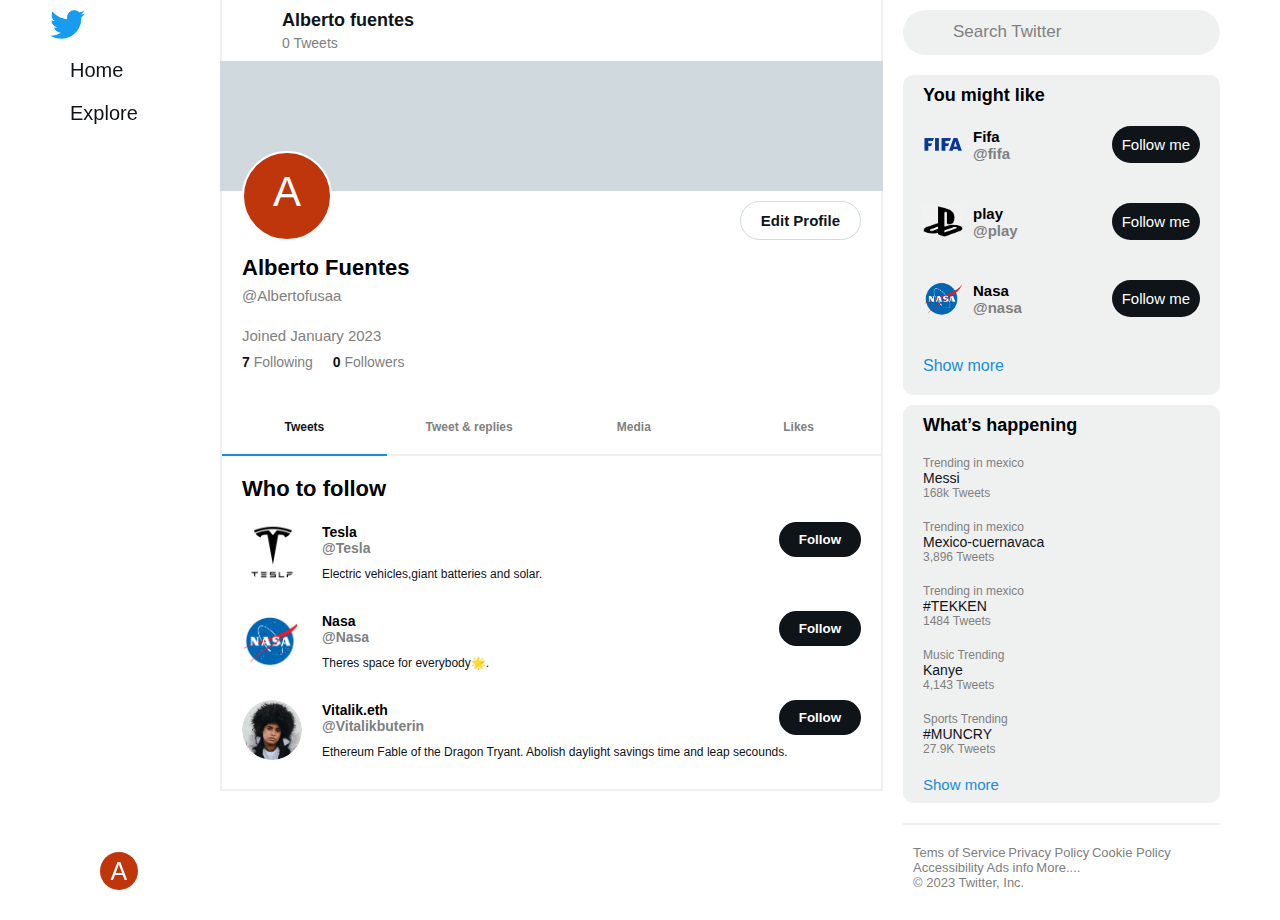
==== commit 0149fdfb: "agregando actualizaciones" ====
--- a/profile.html
+++ b/profile.html
@@ -19,7 +19,55 @@
   <body>
     <div class="container__profile">
       <!-- banner--desktop -->
-      <div class="section__banner__desktop__profile"></div>
+      <div class="section__banner__desktop__profile">
+        <div class="content__banner__profile">
+          <!-- section -->
+          <div>
+            <!-- link1 -->
+            <div class="box__banner__profile">
+              <div>
+                <a href="#"
+                  ><img
+                    class="logo__baner__profile"
+                    src="/img/Twitter-logo.svg.png"
+                    alt="logo"
+                /></a>
+              </div>
+              <div></div>
+            </div>
+            <!-- link2 -->
+            <div class="box__banner__profile">
+              <div>
+                <a href="#"
+                  ><i class="fa-solid fa-house-user icon__banner__profile"></i
+                ></a>
+              </div>
+              <div class="box__copy__banner__profile">
+                <a class="copy__banner__profile" href="#">Home</a>
+              </div>
+            </div>
+            <!-- link3 -->
+            <div class="box__banner__profile">
+              <div>
+                <a class="icon__hashtag__profile" href="#"
+                  ><i class="fa-solid fa-hashtag icon__banner__profile icon__banner__profile__extent"></i
+                ></a>
+                <a class="icon__glass__profile" href="#"
+                  ><i class="fa-solid fa-magnifying-glass icon__banner__profile icon__banner__profile__extent"></i
+                ></a>
+              </div>
+              <div class="box__copy__banner__profile">
+                <a class="copy__banner__profile" href="#">Explore</a>
+              </div>
+            </div>
+            <!-- link4 -->
+          </div>
+          <!-- section -->
+          <div>
+            <div class="profile__banner">A</div>
+          </div>
+        </div>
+      </div>
       <main class="section__main__profile section__main__profile__desktop">
         <!-- header  -->
         <div class="content__main__profile">
--- a/profile.css
+++ b/profile.css
@@ -15,7 +15,6 @@
   width: 100%;
   max-width: 1200px;
   margin: 0 auto;
-  border: 1px solid black;
 }
 
 /* navbar */
@@ -247,15 +246,65 @@
   /* contenedores */
 
   .section__banner__desktop__profile {
-    display: block;
-    width: 20%;
+    display: flex;
+    justify-content: right;
+    width: 15%;
+    padding: 1rem 0;
+    height: 100vh;
   }
 
   .section__main__profile {
-    width: 80%;
+    width: 85%;
   }
 
   /* banner */
+
+  .content__banner__profile {
+    display: flex;
+    align-items: flex-end;
+    justify-content: space-between;
+    flex-direction: column;
+    height: 100%;
+    padding: 0 1rem 2rem 1rem;
+    position: fixed;
+  }
+
+  .box__banner__profile {
+    margin-bottom: 20px;
+  }
+
+  .box__banner__profile:hover {
+    background-color: var(--gray-input);
+    border-radius: 20px;
+  }
+
+  .logo__baner__profile {
+    width: 35px;
+  }
+
+  .icon__banner__profile {
+    font-size: 30px;
+  }
+
+  .icon__banner__profile__extent {
+    font-size: 35px;
+  }
+
+  .icon__hashtag__profile {
+    display: none;
+  }
+
+  .profile__banner {
+    border-radius: 100%;
+    height: 38px;
+    width: 38px;
+    background-color: var(--red-me);
+    font-size: 2.5rem;
+    text-align: center;
+    padding: 0.5rem;
+    color: var(--white);
+    font-weight: 300;
+  }
 }
 
 /* mediaqueries-1000px */
@@ -360,4 +409,35 @@
 /* mediaquerie--1200px */
 
 @media (min-width: 1200px) {
-}
+  .section__banner__desktop__profile {
+    display: flex;
+    justify-content: left;
+    width: 15%;
+    padding: 1rem 0;
+    height: 100vh;
+  }
+
+  .box__copy__banner__profile {
+    display: block;
+  }
+
+  .box__banner__profile {
+    width: 100%;
+    display: flex;
+    align-items: center;
+    gap: 20px;
+  }
+
+  .copy__banner__profile {
+    font-size: 2rem;
+    color: var(--black);
+  }
+
+  .icon__hashtag__profile {
+    display: block;
+  }
+
+  .icon__glass__profile {
+    display: none;
+  }
+}
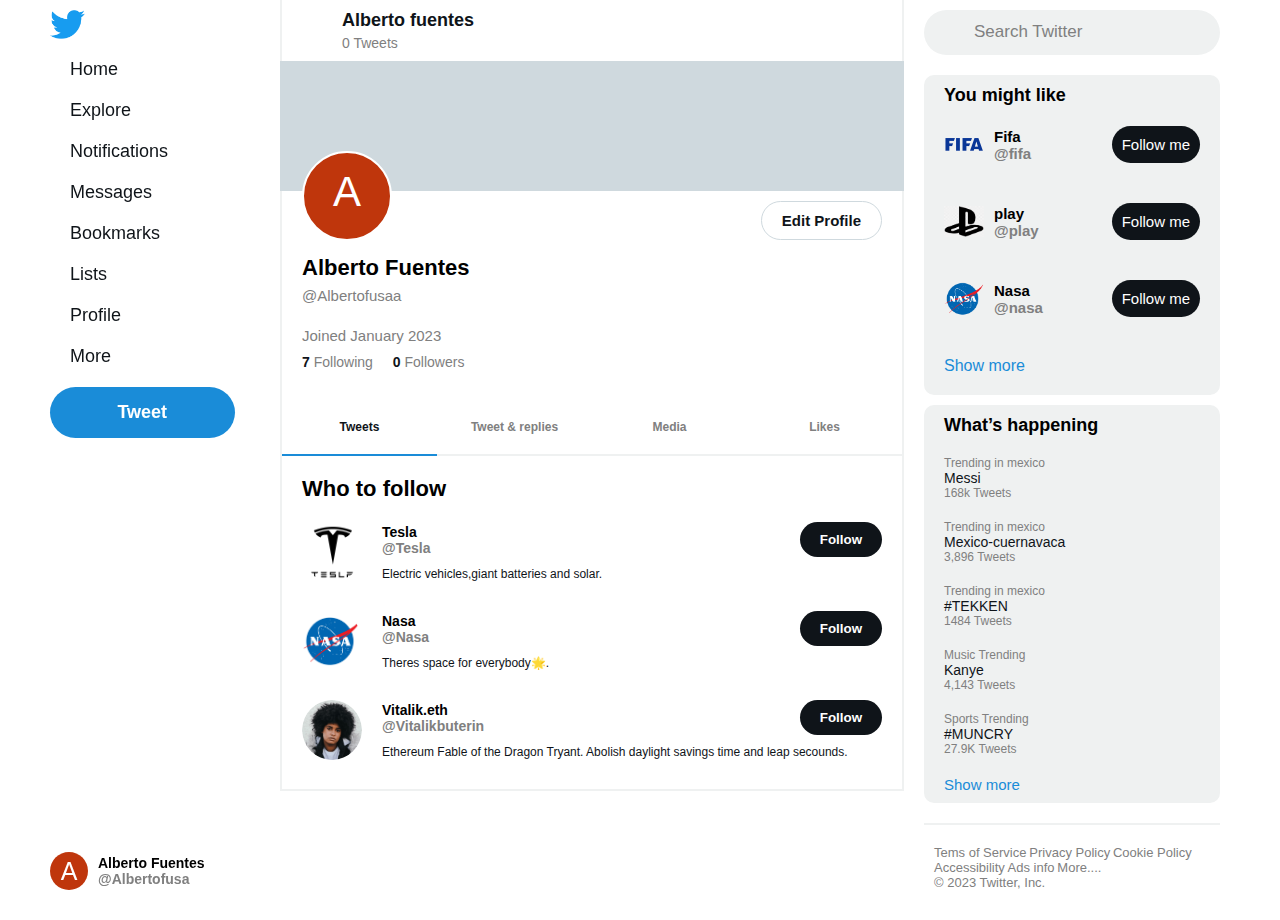
==== commit 89362291: "agregando actualizaciones" ====
--- a/profile.html
+++ b/profile.html
@@ -22,7 +22,7 @@
       <div class="section__banner__desktop__profile">
         <div class="content__banner__profile">
           <!-- section -->
-          <div>
+          <div class="box__content__profile">
             <!-- link1 -->
             <div class="box__banner__profile">
               <div>
@@ -38,33 +38,112 @@
             <!-- link2 -->
             <div class="box__banner__profile">
               <div>
+                <a href="#"><i class="fa-solid fa-house-user"></i></a>
+              </div>
+              <div class="box__copy__banner__profile">
+                <a class="copy__banner__profile" href="#">Home</a>
+              </div>
+            </div>
+            <!-- link3 -->
+            <div class="box__banner__profile">
+              <div>
+                <a class="icon__hashtag__profile" href="#"
+                  ><i class="fa-solid fa-hashtag icon__banner__profile"></i
+                ></a>
+                <a class="icon__glass__profile" href="#"
+                  ><i class="fa-solid fa-magnifying-glass"></i
+                ></a>
+              </div>
+              <div class="box__copy__banner__profile">
+                <a class="copy__banner__profile" href="#">Explore</a>
+              </div>
+            </div>
+            <!-- link4 -->
+            <div class="box__banner__profile">
+              <div>
                 <a href="#"
-                  ><i class="fa-solid fa-house-user icon__banner__profile"></i
-                ></a>
-              </div>
-              <div class="box__copy__banner__profile">
-                <a class="copy__banner__profile" href="#">Home</a>
-              </div>
-            </div>
-            <!-- link3 -->
-            <div class="box__banner__profile">
-              <div>
-                <a class="icon__hashtag__profile" href="#"
-                  ><i class="fa-solid fa-hashtag icon__banner__profile icon__banner__profile__extent"></i
-                ></a>
-                <a class="icon__glass__profile" href="#"
-                  ><i class="fa-solid fa-magnifying-glass icon__banner__profile icon__banner__profile__extent"></i
-                ></a>
-              </div>
-              <div class="box__copy__banner__profile">
-                <a class="copy__banner__profile" href="#">Explore</a>
-              </div>
-            </div>
-            <!-- link4 -->
+                  ><i class="fa-regular fa-bell icon__banner__profile"></i
+                ></a>
+              </div>
+              <div class="box__copy__banner__profile">
+                <a class="copy__banner__profile" href="#">Notifications</a>
+              </div>
+            </div>
+            <!-- link5 -->
+            <div class="box__banner__profile">
+              <div>
+                <a href="#"><i class="fa-regular fa-envelope"></i></a>
+              </div>
+              <div class="box__copy__banner__profile">
+                <a class="copy__banner__profile" href="#">Messages</a>
+              </div>
+            </div>
+            <!-- link6 -->
+            <div class="box__banner__profile content__icon">
+              <div>
+                <a href="#"><i class="fa-regular fa-bookmark icon__banner__profile"></i></a>
+              </div>
+              <div class="box__copy__banner__profile">
+                <a class="copy__banner__profile" href="#">Bookmarks</a>
+              </div>
+            </div>
+            <!-- link7 -->
+            <div class="box__banner__profile content__icon">
+              <div>
+                <a href="#"><i class="fa-regular fa-rectangle-list"></i></a>
+              </div>
+              <div class="box__copy__banner__profile">
+                <a class="copy__banner__profile" href="#">Lists</a>
+              </div>
+            </div>
+            <!-- link8 -->
+            <div class="box__banner__profile">
+              <div>
+                <a href="#"
+                  ><i class="fa-regular fa-user icon__banner__profile"></i
+                ></a>
+              </div>
+              <div class="box__copy__banner__profile">
+                <a class="copy__banner__profile" href="#">Profile</a>
+              </div>
+            </div>
+            <!-- link9 -->
+            <div class="box__banner__profile">
+              <div>
+                <a href="#"><i class="fa-solid fa-bars icon__banner__profile"></i></a>
+              </div>
+              <div class="box__copy__banner__profile">
+                <a class="copy__banner__profile" href="#">More</a>
+              </div>
+            </div>
+            <!-- link10 -->
+            <div class="box__icon__write">
+              <a href="#">
+                <div class="write__profile">
+                  <i class="fa-solid fa-feather icon__write"></i>
+                </div>
+              </a>
+            </div>
+            <div>
+              <button class="button__banner__profile content__icon__me">
+                Tweet
+              </button>
+            </div>
           </div>
           <!-- section -->
-          <div>
-            <div class="profile__banner">A</div>
+          <div class="box__profile__me">
+            <div class="profile__me">
+              <div class="profile__banner">A</div>
+              <div class="content__icon__me">
+                <p class="copy__profile__banner">
+                  Alberto Fuentes <br />
+                  <span style="color: gray">@Albertofusa</span>
+                </p>
+              </div>
+            </div>
+            <div class="content__icon__me">
+              <a href="#"><i class="fa-solid fa-ellipsis"></i></a>
+            </div>
           </div>
         </div>
       </div>
--- a/profile.css
+++ b/profile.css
@@ -248,13 +248,13 @@
   .section__banner__desktop__profile {
     display: flex;
     justify-content: right;
-    width: 15%;
+    width: 20%;
     padding: 1rem 0;
     height: 100vh;
   }
 
   .section__main__profile {
-    width: 85%;
+    width: 80%;
   }
 
   /* banner */
@@ -269,6 +269,10 @@
     position: fixed;
   }
 
+  .box__content__profile {
+    width: 100%;
+  }
+
   .box__banner__profile {
     margin-bottom: 20px;
   }
@@ -283,11 +287,7 @@
   }
 
   .icon__banner__profile {
-    font-size: 30px;
-  }
-
-  .icon__banner__profile__extent {
-    font-size: 35px;
+    font-size: 38px;
   }
 
   .icon__hashtag__profile {
@@ -305,6 +305,29 @@
     color: var(--white);
     font-weight: 300;
   }
+
+  .content__icon {
+    display: none;
+  }
+
+  .content__icon__me {
+    display: none;
+  }
+
+  .write__profile {
+    background-color: var(--blue);
+    color: var(--white);
+    width: 40px;
+    height: 40px;
+    border-radius: 100%;
+    text-align: center;
+    padding: 1rem;
+  }
+
+  .icon__write {
+    font-size: 2rem;
+    color: var(--white);
+  }
 }
 
 /* mediaqueries-1000px */
@@ -412,7 +435,8 @@
   .section__banner__desktop__profile {
     display: flex;
     justify-content: left;
-    width: 15%;
+    align-items: flex-start;
+    width: 20%;
     padding: 1rem 0;
     height: 100vh;
   }
@@ -429,7 +453,7 @@
   }
 
   .copy__banner__profile {
-    font-size: 2rem;
+    font-size: 1.8rem;
     color: var(--black);
   }
 
@@ -440,4 +464,46 @@
   .icon__glass__profile {
     display: none;
   }
-}
+
+  .button__banner__profile {
+    background-color: var(--blue);
+    padding: 1.5rem;
+    width: 100%;
+    color: var(--white);
+    font-size: 1.8rem;
+    font-weight: 900;
+    border-radius: 40px;
+    cursor: pointer;
+  }
+
+  .box__profile__me {
+    width: 100%;
+    display: flex;
+    align-items: center;
+    gap: 30px;
+  }
+
+  .box__profile__me:hover {
+    background-color: var(--gray-input);
+    border-radius: 20px;
+  }
+
+  .profile__me {
+    display: flex;
+    align-items: center;
+    gap: 10px;
+  }
+
+  .copy__profile__banner {
+    font-size: 1.4rem;
+    font-weight: 900;
+  }
+
+  .content__icon__me {
+    display: block;
+  }
+
+  .box__icon__write {
+    display: none;
+  }
+}
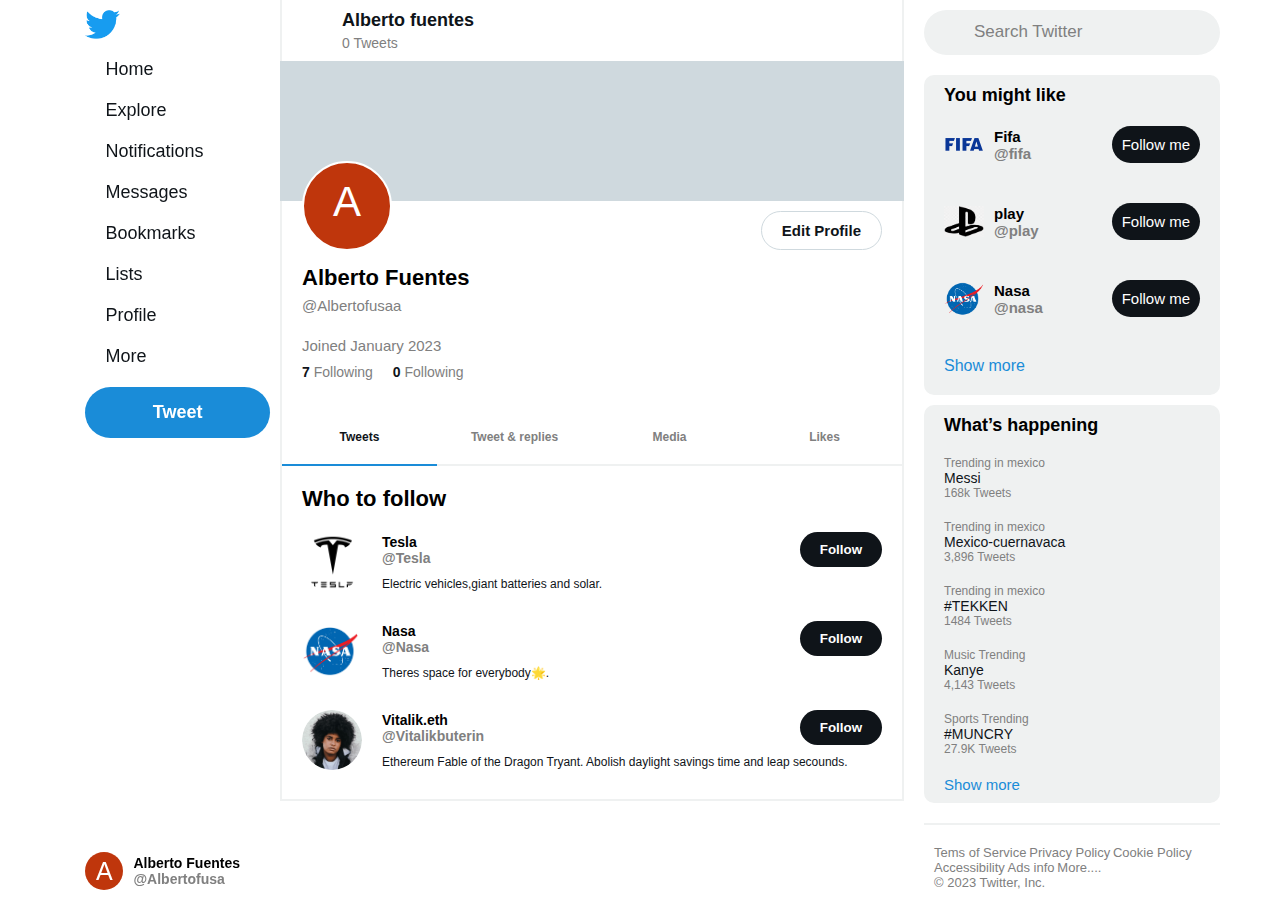
==== commit 47c4094b: "agregando mas actualizaciones" ====
--- a/profile.html
+++ b/profile.html
@@ -38,7 +38,7 @@
             <!-- link2 -->
             <div class="box__banner__profile">
               <div>
-                <a href="#"><i class="fa-solid fa-house-user"></i></a>
+                <a href="#"><i class="fa-solid fa-house-user icon__banner__profile"></i></a>
               </div>
               <div class="box__copy__banner__profile">
                 <a class="copy__banner__profile" href="#">Home</a>
@@ -81,7 +81,9 @@
             <!-- link6 -->
             <div class="box__banner__profile content__icon">
               <div>
-                <a href="#"><i class="fa-regular fa-bookmark icon__banner__profile"></i></a>
+                <a href="#"
+                  ><i class="fa-regular fa-bookmark icon__banner__profile"></i
+                ></a>
               </div>
               <div class="box__copy__banner__profile">
                 <a class="copy__banner__profile" href="#">Bookmarks</a>
@@ -110,7 +112,9 @@
             <!-- link9 -->
             <div class="box__banner__profile">
               <div>
-                <a href="#"><i class="fa-solid fa-bars icon__banner__profile"></i></a>
+                <a href="#"
+                  ><i class="fa-solid fa-bars icon__banner__profile"></i
+                ></a>
               </div>
               <div class="box__copy__banner__profile">
                 <a class="copy__banner__profile" href="#">More</a>
@@ -183,14 +187,14 @@
                 Joined January 2023
               </p>
               <div class="content__follower__profile">
-                <p class="copy__follower__profile">
+                <a class="link__copy__number__profile" href="#">
                   <span class="copy__number__follower__profile">7</span>
                   Following
-                </p>
-                <p class="copy__follower__profile">
+                </a>
+                <a class="link__copy__number__profile" href="#">
                   <span class="copy__number__follower__profile">0</span>
-                  Followers
-                </p>
+                  Following
+                </a>
               </div>
             </div>
           </div>
--- a/profile.css
+++ b/profile.css
@@ -56,7 +56,7 @@
 
 .banner__gray__profile {
   background-color: var(--div);
-  height: 130px;
+  height: 140px;
   width: 100%;
 }
 
@@ -139,6 +139,14 @@
   padding-bottom: 3rem;
 }
 
+.link__copy__number__profile {
+  color: var(--gray);
+}
+
+.link__copy__number__profile:hover {
+  text-decoration: underline;
+}
+
 .copy__number__follower__profile {
   color: var(--black);
   font-weight: 900;
@@ -432,15 +440,6 @@
 /* mediaquerie--1200px */
 
 @media (min-width: 1200px) {
-  .section__banner__desktop__profile {
-    display: flex;
-    justify-content: left;
-    align-items: flex-start;
-    width: 20%;
-    padding: 1rem 0;
-    height: 100vh;
-  }
-
   .box__copy__banner__profile {
     display: block;
   }
